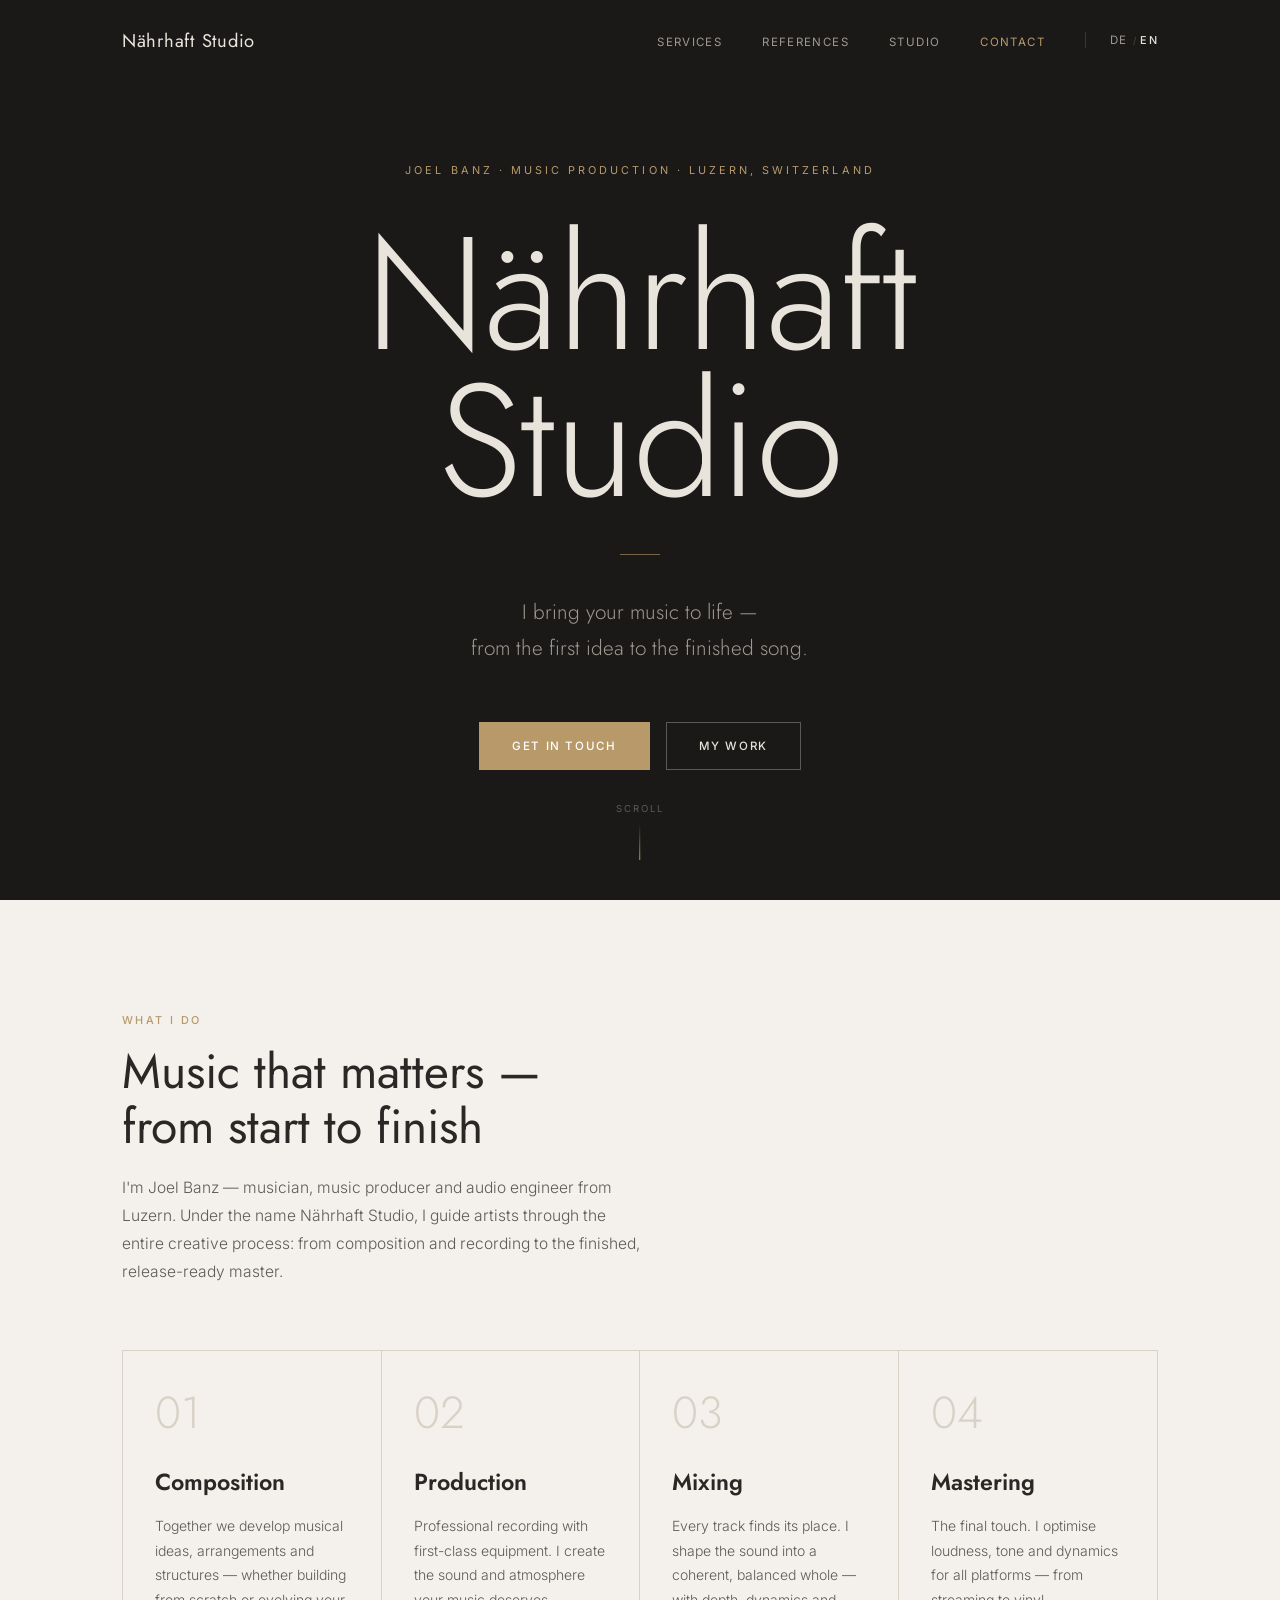
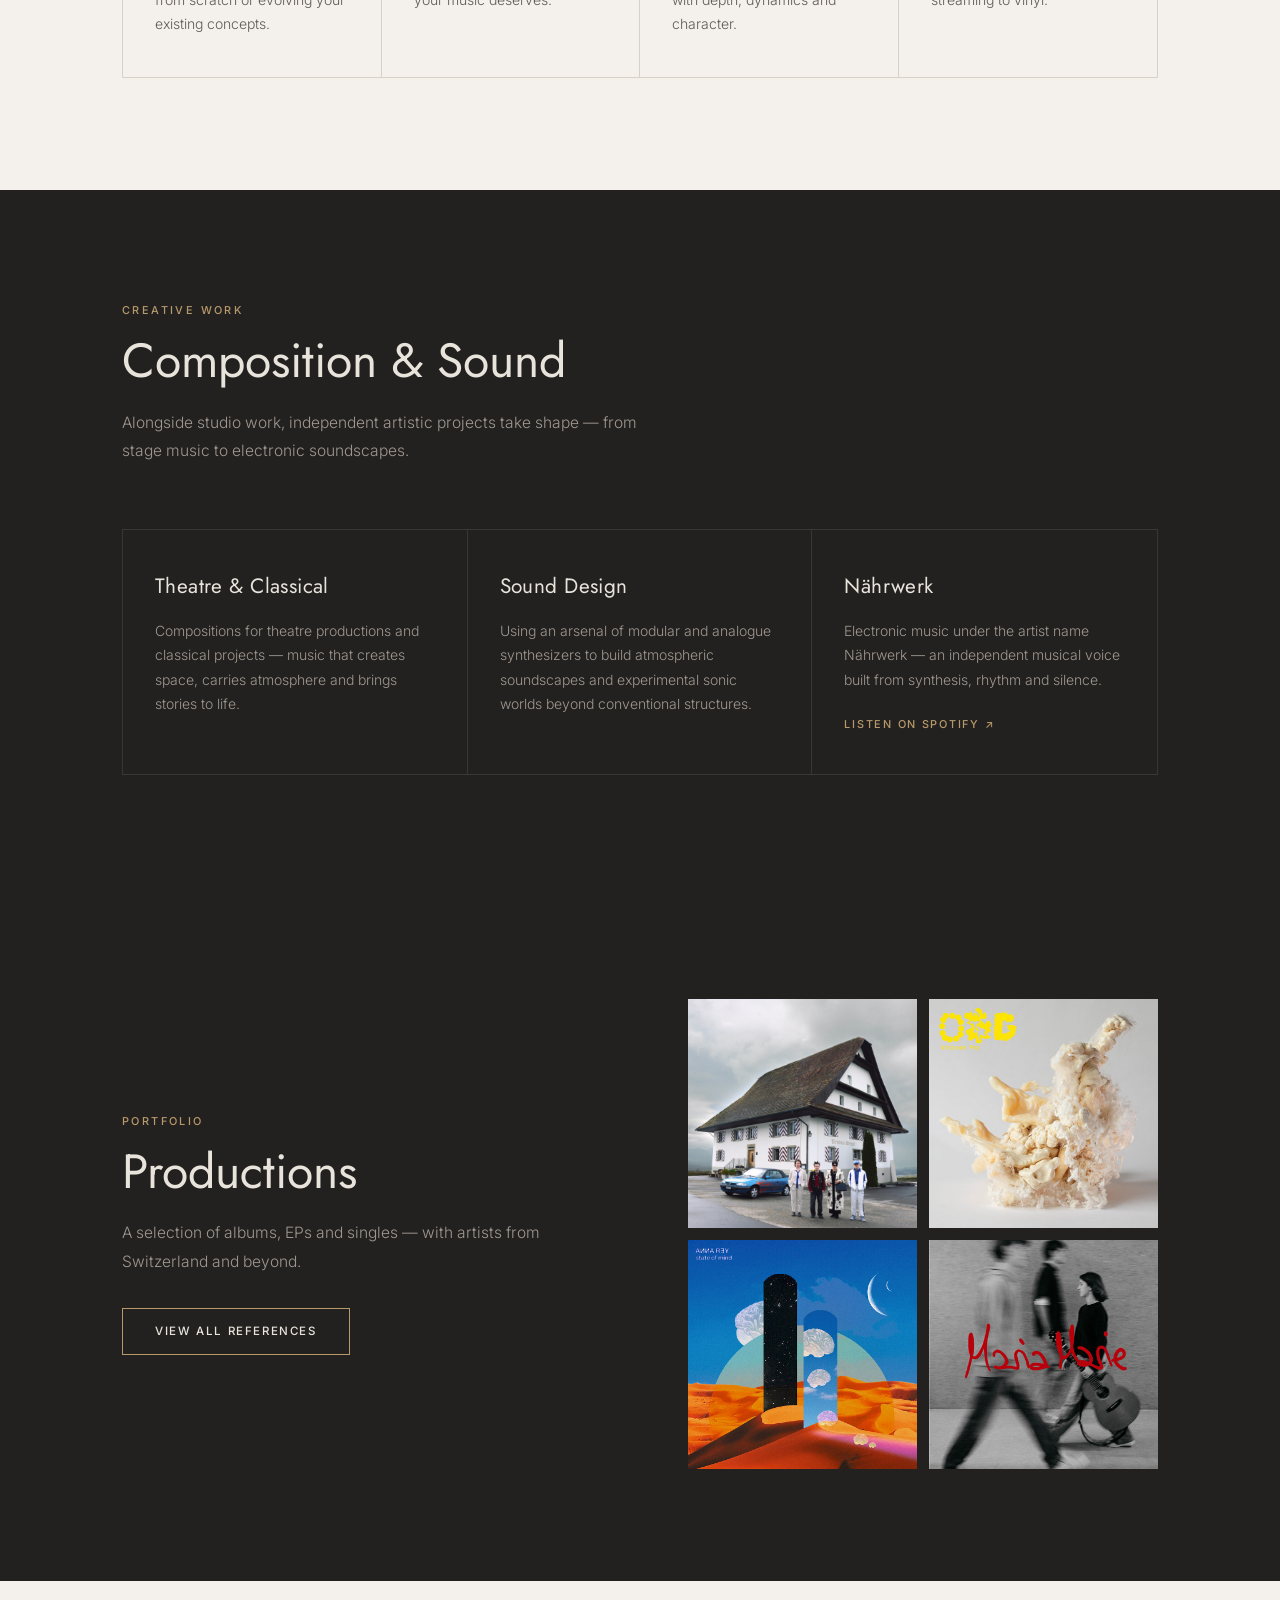
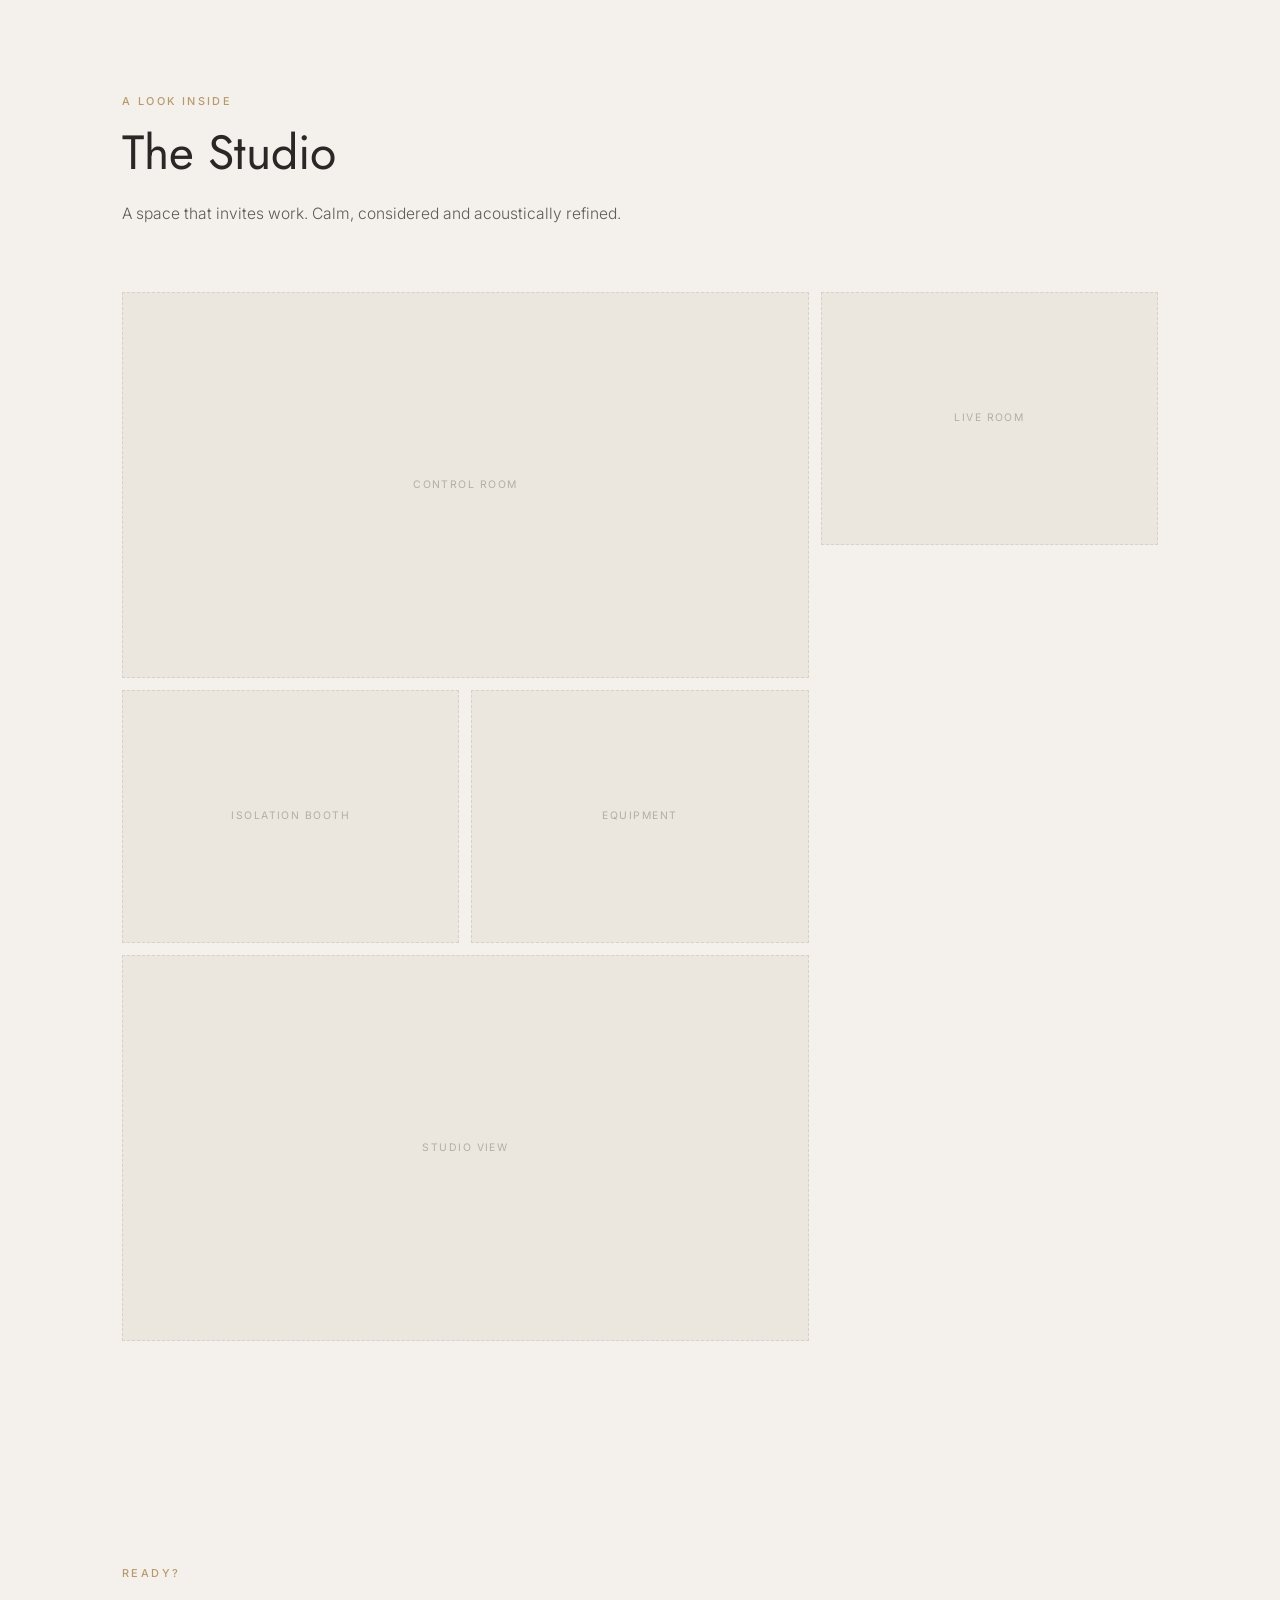
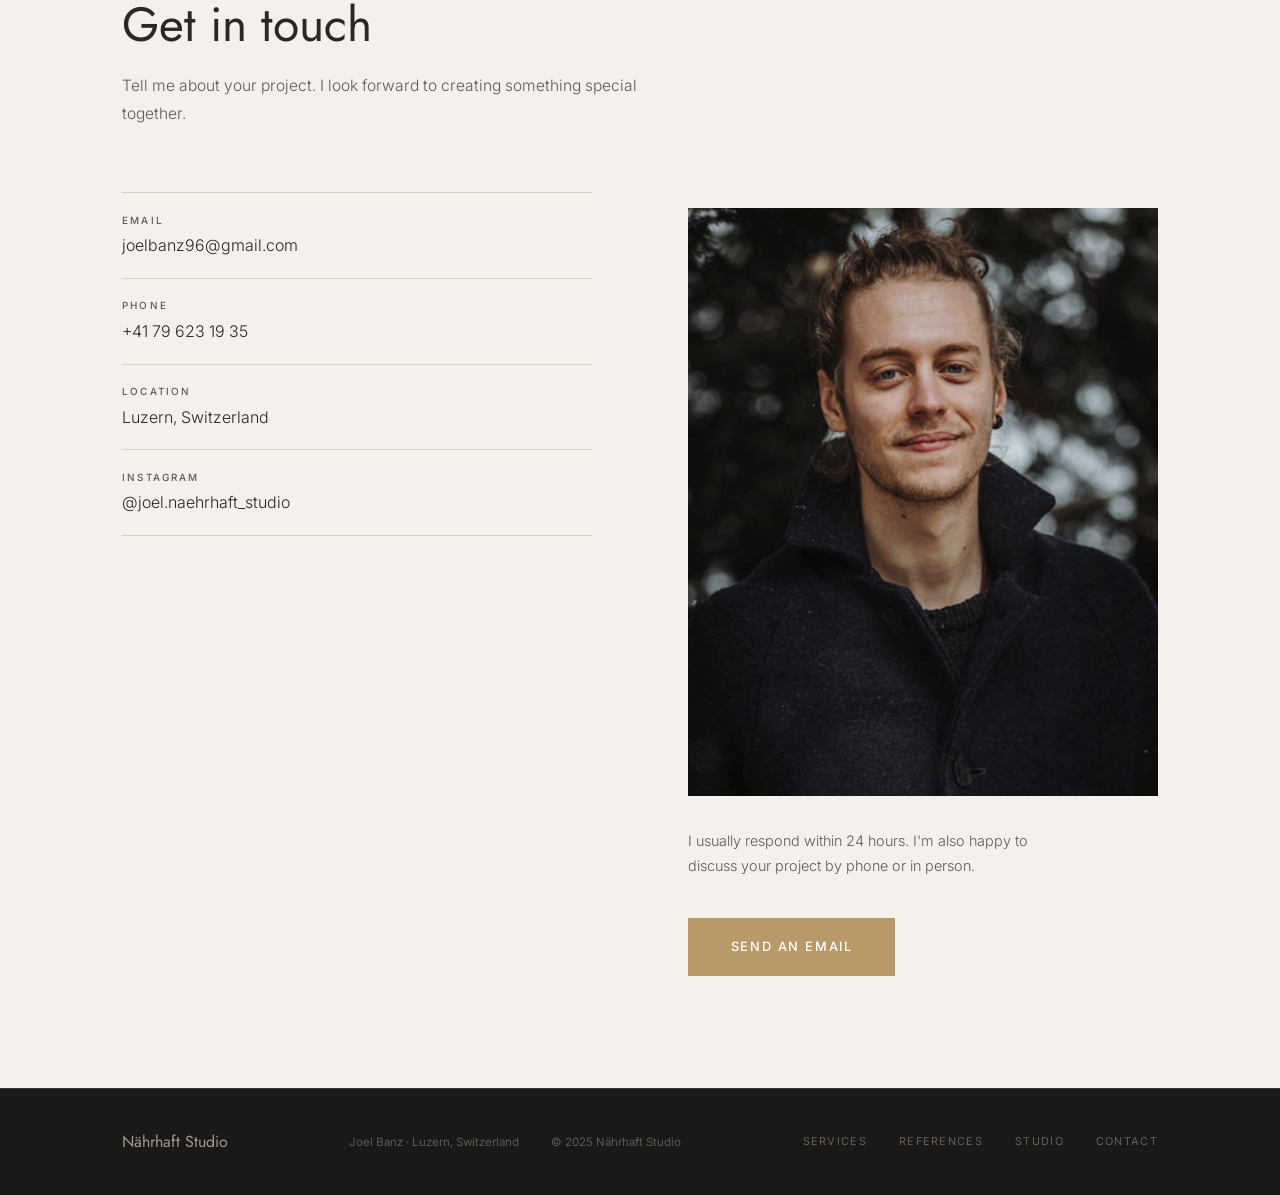
==== en/index.html @ 1186015e "Initial commit – Nährhaft Studio website" ====
<!DOCTYPE html>
<html lang="en">
<head>
    <meta charset="UTF-8">
    <meta name="viewport" content="width=device-width, initial-scale=1.0">

    <title>Joel Banz | Nährhaft Studio – Music Production Luzern, Switzerland</title>
    <meta name="description" content="Joel Banz – musician, music producer and audio engineer from Luzern, Switzerland. Recording, mixing, mastering and composition under the name Nährhaft Studio.">
    <meta name="keywords" content="Joel Banz, Nährhaft Studio, music production Luzern, music producer Luzern, recording studio Luzern, recording studio Switzerland, mixing Luzern, mastering Switzerland">
    <link rel="canonical" href="https://naehrhaft-studio.ch/en/">

    <link rel="alternate" hreflang="de"        href="https://naehrhaft-studio.ch/de/">
    <link rel="alternate" hreflang="en"        href="https://naehrhaft-studio.ch/en/">
    <link rel="alternate" hreflang="x-default" href="https://naehrhaft-studio.ch/de/">

    <meta property="og:title"       content="Joel Banz | Nährhaft Studio – Music Production Luzern">
    <meta property="og:description" content="Joel Banz – music producer from Luzern, Switzerland. Recording, mixing, mastering, composition.">
    <meta property="og:type"        content="website">
    <meta property="og:url"         content="https://naehrhaft-studio.ch/en/">
    <meta property="og:locale"      content="en_GB">

    <script type="application/ld+json">
    {
        "@context": "https://schema.org",
        "@type": "Person",
        "name": "Joel Banz",
        "jobTitle": "Music Producer",
        "description": "Joel Banz is a musician, music producer and audio engineer from Luzern, Switzerland. Under the name Nährhaft Studio he offers recording, mixing, mastering and composition.",
        "url": "https://naehrhaft-studio.ch/en/",
        "email": "joelbanz96@gmail.com",
        "address": { "@type": "PostalAddress", "addressLocality": "Luzern", "addressRegion": "LU", "addressCountry": "CH" },
        "brand": { "@type": "Brand", "name": "Nährhaft Studio" },
        "knowsAbout": ["Recording","Mixing","Mastering","Music Production","Composition","Recording Studio Luzern"]
    }
    </script>

    <link rel="preconnect" href="https://fonts.googleapis.com">
    <link rel="preconnect" href="https://fonts.gstatic.com" crossorigin>
    <link href="https://fonts.googleapis.com/css2?family=Jost:wght@200;300;400;500;600&family=Inter:wght@300;400;500&display=swap" rel="stylesheet">
    <link rel="stylesheet" href="../css/style.css">
</head>
<body>

<nav class="nav" id="nav" role="navigation" aria-label="Main navigation">
    <div class="nav__inner">
        <a href="index.html" class="nav__logo">Nährhaft Studio</a>
        <button class="nav__toggle" id="navToggle" aria-expanded="false" aria-controls="navLinks" aria-label="Open menu">
            <span></span><span></span><span></span>
        </button>
        <ul class="nav__links" id="navLinks">
            <li><a href="#services">Services</a></li>
            <li><a href="references.html">References</a></li>
            <li><a href="#studio">Studio</a></li>
            <li><a href="#contact" class="nav__cta">Contact</a></li>
            <li class="lang-item">
                <a href="../de/index.html" class="lang-btn">DE</a>
                <span class="lang-sep">/</span>
                <span class="lang-btn lang-btn--current">EN</span>
            </li>
        </ul>
    </div>
</nav>

<section class="hero" id="home" aria-labelledby="hero-title">
    <div class="hero__content">
        <p class="hero__eyebrow">Joel Banz &middot; Music Production &middot; Luzern, Switzerland</p>
        <h1 class="hero__title" id="hero-title">Nährhaft<br>Studio</h1>
        <div class="hero__divider"></div>
        <p class="hero__tagline">I bring your music to life —<br>from the first idea to the finished song.</p>
        <div class="hero__actions">
            <a href="#contact" class="btn btn--primary">Get in touch</a>
            <a href="references.html" class="btn btn--ghost">My Work</a>
        </div>
    </div>
    <div class="hero__scroll" aria-hidden="true">
        <span class="hero__scroll-label">Scroll</span>
        <span class="hero__scroll-line"></span>
    </div>
</section>

<section class="services" id="services" aria-labelledby="services-title">
    <div class="container">
        <div class="section-header">
            <span class="section-label">What I do</span>
            <h2 class="section-title" id="services-title">Music that matters —<br>from start to finish</h2>
            <p class="section-text">
                I'm Joel Banz — musician, music producer and audio engineer from Luzern.
                Under the name Nährhaft Studio, I guide artists through the entire creative process:
                from composition and recording to the finished, release-ready master.
            </p>
        </div>
        <div class="services__grid">
            <div class="service-card">
                <div class="service-card__num">01</div>
                <h3 class="service-card__title">Composition</h3>
                <p class="service-card__text">Together we develop musical ideas, arrangements and structures — whether building from scratch or evolving your existing concepts.</p>
            </div>
            <div class="service-card">
                <div class="service-card__num">02</div>
                <h3 class="service-card__title">Production</h3>
                <p class="service-card__text">Professional recording with first-class equipment. I create the sound and atmosphere your music deserves.</p>
            </div>
            <div class="service-card">
                <div class="service-card__num">03</div>
                <h3 class="service-card__title">Mixing</h3>
                <p class="service-card__text">Every track finds its place. I shape the sound into a coherent, balanced whole — with depth, dynamics and character.</p>
            </div>
            <div class="service-card">
                <div class="service-card__num">04</div>
                <h3 class="service-card__title">Mastering</h3>
                <p class="service-card__text">The final touch. I optimise loudness, tone and dynamics for all platforms — from streaming to vinyl.</p>
            </div>
        </div>
    </div>
</section>

<section class="creative" id="creative" aria-labelledby="creative-title">
    <div class="container">
        <div class="section-header">
            <span class="section-label section-label--light">Creative Work</span>
            <h2 class="section-title section-title--light" id="creative-title">Composition &amp; Sound</h2>
            <p class="section-text section-text--light">Alongside studio work, independent artistic projects take shape — from stage music to electronic soundscapes.</p>
        </div>
        <div class="creative__grid">
            <div class="creative-card">
                <h3 class="creative-card__title">Theatre &amp; Classical</h3>
                <p class="creative-card__text">Compositions for theatre productions and classical projects — music that creates space, carries atmosphere and brings stories to life.</p>
            </div>
            <div class="creative-card">
                <h3 class="creative-card__title">Sound Design</h3>
                <p class="creative-card__text">Using an arsenal of modular and analogue synthesizers to build atmospheric soundscapes and experimental sonic worlds beyond conventional structures.</p>
            </div>
            <div class="creative-card creative-card--linked">
                <a href="https://open.spotify.com/artist/6WXcBFp0NF1ZWbCujQ64UZ" target="_blank" rel="noopener noreferrer" class="creative-card__link-wrap">
                    <h3 class="creative-card__title">Nährwerk</h3>
                    <p class="creative-card__text">Electronic music under the artist name Nährwerk — an independent musical voice built from synthesis, rhythm and silence.</p>
                    <span class="creative-card__listen">Listen on Spotify ↗</span>
                </a>
            </div>
        </div>
    </div>
</section>

<section class="refs-preview" id="references" aria-labelledby="refs-preview-title">
    <div class="container">
        <div class="refs-preview__inner">
            <div class="refs-preview__text">
                <span class="section-label">Portfolio</span>
                <h2 class="section-title section-title--light" id="refs-preview-title">Productions</h2>
                <p class="section-text section-text--light">A selection of albums, EPs and singles — with artists from Switzerland and beyond.</p>
                <a href="references.html" class="btn--outline-light">View all references</a>
            </div>
            <div class="refs-preview__albums">
                <a href="references.html" class="album-thumb"><img src="../images/albums/Club_Arielle_Ambulante_Burnoutkur.jpeg" alt="Club Arielle – Ambulante Burnoutkur" width="300" height="300" loading="lazy"></a>
                <a href="references.html" class="album-thumb"><img src="../images/albums/Oog_Viscose_Pop.jpg" alt="Oog – Viscose Pop" width="300" height="300" loading="lazy"></a>
                <a href="references.html" class="album-thumb"><img src="../images/albums/Anna_Rey_State_of_Mind.jpg" alt="Anna Rey – State of Mind" width="300" height="300" loading="lazy"></a>
                <a href="references.html" class="album-thumb"><img src="../images/albums/Janalynn_Maria_Marie.jpeg" alt="Janalynn – Maria Marie" width="300" height="300" loading="lazy"></a>
            </div>
        </div>
    </div>
</section>

<section class="studio-gallery" id="studio" aria-labelledby="studio-title">
    <div class="container">
        <div class="section-header">
            <span class="section-label">A Look Inside</span>
            <h2 class="section-title" id="studio-title">The Studio</h2>
            <p class="section-text">A space that invites work. Calm, considered and acoustically refined.</p>
        </div>
        <div class="gallery__grid">
            <div class="gallery__item gallery__item--wide"><div class="gallery__placeholder"><span>Control Room</span></div></div>
            <div class="gallery__item"><div class="gallery__placeholder"><span>Live Room</span></div></div>
            <div class="gallery__item"><div class="gallery__placeholder"><span>Isolation Booth</span></div></div>
            <div class="gallery__item"><div class="gallery__placeholder"><span>Equipment</span></div></div>
            <div class="gallery__item gallery__item--wide"><div class="gallery__placeholder"><span>Studio View</span></div></div>
        </div>
    </div>
</section>

<section class="contact" id="contact" aria-labelledby="contact-title">
    <div class="container">
        <div class="section-header">
            <span class="section-label">Ready?</span>
            <h2 class="section-title" id="contact-title">Get in touch</h2>
            <p class="section-text">Tell me about your project. I look forward to creating something special together.</p>
        </div>
        <div class="contact__grid">
            <div class="contact__details">
                <div class="contact__item">
                    <span class="contact__label">Email</span>
                    <a href="mailto:joelbanz96@gmail.com" class="contact__value">joelbanz96@gmail.com</a>
                </div>
                <div class="contact__item">
                    <span class="contact__label">Phone</span>
                    <a href="tel:+41796231935" class="contact__value">+41 79 623 19 35</a>
                </div>
                <div class="contact__item">
                    <span class="contact__label">Location</span>
                    <span class="contact__value">Luzern, Switzerland</span>
                </div>
                <div class="contact__item">
                    <span class="contact__label">Instagram</span>
                    <a href="https://instagram.com/joel.naehrhaft_studio" class="contact__value" target="_blank" rel="noopener noreferrer">@joel.naehrhaft_studio</a>
                </div>
            </div>
            <div class="contact__side">
                <div class="contact__photo">
                    <img src="../images/profile/Joel.jpeg" alt="Joel Banz" width="600" height="750" loading="lazy">
                </div>
                <p class="contact__side-text">I usually respond within 24 hours. I'm also happy to discuss your project by phone or in person.</p>
                <a href="mailto:joelbanz96@gmail.com" class="btn btn--primary btn--large">Send an email</a>
            </div>
        </div>
    </div>
</section>

<footer class="footer" role="contentinfo">
    <div class="container">
        <div class="footer__inner">
            <div class="footer__logo">Nährhaft Studio</div>
            <div class="footer__info">
                <span>Joel Banz &middot; Luzern, Switzerland</span>
                <span>&copy; 2025 Nährhaft Studio</span>
            </div>
            <nav class="footer__nav" aria-label="Footer navigation">
                <a href="#services">Services</a>
                <a href="references.html">References</a>
                <a href="#studio">Studio</a>
                <a href="#contact">Contact</a>
            </nav>
        </div>
    </div>
</footer>

<script src="../js/main.js"></script>
</body>
</html>
---- css/style.css ----
/* =============================================
   Nährhaft Studio — Stylesheet
   ============================================= */

/* ---- Reset & Base ---- */
*, *::before, *::after { box-sizing: border-box; margin: 0; padding: 0; }

:root {
    --bg-light:       #f4f0eb;
    --bg-warm:        #ece7de;
    --bg-dark:        #1a1918;
    --bg-mid:         #232120;
    --bg-card:        #2c2a27;
    --accent:         #b89a6a;
    --accent-hover:   #a48558;
    --text-primary:   #2a2826;
    --text-secondary: #5e5a54;
    --text-light:     #e8e3db;
    --text-muted:     #a09890;
    --border-light:   #d8d2c6;
    --border-dark:    #3a3632;

    --font-serif: "Futura", "Futura PT", Jost, "Century Gothic", "Trebuchet MS", sans-serif;
    --font-sans:  'Inter', -apple-system, BlinkMacSystemFont, 'Segoe UI', sans-serif;

    --section-gap:    7rem;
    --container-w:    1100px;
    --pad:            2rem;
}

html { scroll-behavior: smooth; font-size: 16px; }

body {
    font-family: var(--font-sans);
    background: var(--bg-light);
    color: var(--text-primary);
    line-height: 1.6;
    -webkit-font-smoothing: antialiased;
}

img { max-width: 100%; display: block; }
a   { color: inherit; text-decoration: none; }

/* ---- Layout ---- */
.container {
    max-width: var(--container-w);
    margin: 0 auto;
    padding: 0 var(--pad);
}

/* ---- Typography helpers ---- */
.section-label {
    display: block;
    font-size: 0.68rem;
    font-weight: 500;
    letter-spacing: 0.22em;
    text-transform: uppercase;
    color: var(--accent);
    margin-bottom: 0.9rem;
}

.section-title {
    font-family: var(--font-serif);
    font-size: clamp(2rem, 4vw, 3rem);
    font-weight: 400;
    line-height: 1.15;
    color: var(--text-primary);
    margin-bottom: 1.25rem;
}
.section-title--light { color: var(--text-light); }

.section-text {
    font-size: 0.975rem;
    font-weight: 300;
    line-height: 1.8;
    color: var(--text-secondary);
    max-width: 52ch;
}
.section-text--light { color: var(--text-muted); }

.section-header        { margin-bottom: 4rem; }
.section-header--dark  { /* color variants handled via child class modifiers */ }

/* ---- Buttons ---- */
.btn {
    display: inline-block;
    padding: 0.85rem 2rem;
    font-family: var(--font-sans);
    font-size: 0.72rem;
    font-weight: 500;
    letter-spacing: 0.14em;
    text-transform: uppercase;
    border: 1px solid transparent;
    cursor: pointer;
    transition: background 0.2s, border-color 0.2s, color 0.2s;
}

.btn--primary {
    background: var(--accent);
    color: #fff;
    border-color: var(--accent);
}
.btn--primary:hover { background: var(--accent-hover); border-color: var(--accent-hover); }

.btn--ghost {
    background: transparent;
    color: var(--text-light);
    border-color: rgba(255,255,255,0.28);
}
.btn--ghost:hover { border-color: rgba(255,255,255,0.7); }

.btn--outline-light {
    display: inline-block;
    margin-top: 2rem;
    background: transparent;
    color: var(--text-light);
    border: 1px solid var(--accent);
    padding: 0.85rem 2rem;
    font-size: 0.72rem;
    font-weight: 500;
    letter-spacing: 0.14em;
    text-transform: uppercase;
    transition: background 0.2s, color 0.2s;
}
.btn--outline-light:hover { background: var(--accent); color: #fff; }

.btn--large { padding: 1.1rem 2.6rem; font-size: 0.8rem; }

/* ============================================================
   NAV
   ============================================================ */
.nav {
    position: fixed;
    top: 0; left: 0; right: 0;
    z-index: 100;
    padding: 1.6rem 0;
    transition: background 0.3s, padding 0.3s, box-shadow 0.3s;
}
.nav.scrolled {
    background: rgba(26, 25, 24, 0.97);
    padding: 1rem 0;
    box-shadow: 0 1px 0 var(--border-dark);
}

.nav__inner {
    max-width: var(--container-w);
    margin: 0 auto;
    padding: 0 var(--pad);
    display: flex;
    align-items: center;
    justify-content: space-between;
}

.nav__logo {
    font-family: var(--font-serif);
    font-size: 1.15rem;
    font-weight: 400;
    color: var(--text-light);
    letter-spacing: 0.04em;
    flex-shrink: 0;
}

.nav__links {
    list-style: none;
    display: flex;
    gap: 2.5rem;
    align-items: center;
}
.nav__links a {
    font-size: 0.72rem;
    font-weight: 400;
    letter-spacing: 0.12em;
    text-transform: uppercase;
    color: var(--text-muted);
    transition: color 0.2s;
}
.nav__links a:hover { color: var(--text-light); }
.nav__links .nav__cta { color: var(--accent) !important; }

.nav__toggle {
    display: none;
    flex-direction: column;
    gap: 5px;
    background: none;
    border: none;
    cursor: pointer;
    padding: 4px;
    z-index: 101;
}
.nav__toggle span {
    display: block;
    width: 22px;
    height: 1px;
    background: var(--text-light);
    transition: all 0.3s;
}

/* ---- Language toggle ---- */
.lang-item {
    display: flex;
    align-items: center;
    gap: 0.3rem;
    padding-left: 1.5rem;
    border-left: 1px solid var(--border-dark);
}

.lang-btn {
    background: none;
    border: none;
    font-family: var(--font-sans);
    font-size: 0.68rem;
    font-weight: 500;
    letter-spacing: 0.12em;
    color: var(--text-muted);
    cursor: pointer;
    padding: 0.15rem 0;
    transition: color 0.2s;
    line-height: 1;
}
.lang-btn:hover       { color: var(--text-light); }
.lang-btn.active,
.lang-btn--current    { color: var(--text-light); cursor: default; pointer-events: none; }

.lang-sep {
    font-size: 0.6rem;
    color: var(--text-muted);
    opacity: 0.35;
    user-select: none;
}

/* ============================================================
   HERO
   ============================================================ */
.hero {
    min-height: 100vh;
    background: var(--bg-dark);
    display: flex;
    flex-direction: column;
    justify-content: center;
    align-items: center;
    text-align: center;
    position: relative;
    padding: 9rem var(--pad) 7rem;
}

.hero__eyebrow {
    font-size: 0.68rem;
    letter-spacing: 0.28em;
    text-transform: uppercase;
    color: var(--accent);
    margin-bottom: 2.5rem;
    font-weight: 400;
}

.hero__title {
    font-family: var(--font-serif);
    font-size: clamp(4.5rem, 13vw, 10rem);
    font-weight: 300;
    line-height: 0.92;
    color: var(--text-light);
    letter-spacing: -0.01em;
    margin-bottom: 2.5rem;
}

.hero__divider {
    width: 40px;
    height: 1px;
    background: var(--accent);
    margin: 0 auto 2.5rem;
    opacity: 0.6;
}

.hero__tagline {
    font-family: var(--font-serif);
    font-size: clamp(1rem, 2vw, 1.3rem);
    font-weight: 300;
    color: var(--text-muted);
    margin-bottom: 3.5rem;
    line-height: 1.7;
}

.hero__actions {
    display: flex;
    gap: 1rem;
    flex-wrap: wrap;
    justify-content: center;
}

.hero__scroll {
    position: absolute;
    bottom: 2.5rem;
    left: 50%;
    transform: translateX(-50%);
    display: flex;
    flex-direction: column;
    align-items: center;
    gap: 0.5rem;
}

.hero__scroll-label {
    font-size: 0.6rem;
    letter-spacing: 0.2em;
    text-transform: uppercase;
    color: var(--text-muted);
    opacity: 0.5;
}

.hero__scroll-line {
    display: block;
    width: 1px;
    height: 36px;
    background: linear-gradient(to bottom, transparent, var(--accent));
    animation: scrollPulse 2.2s ease-in-out infinite;
}

@keyframes scrollPulse {
    0%, 100% { opacity: 0.25; }
    50%       { opacity: 0.9; }
}

/* ============================================================
   SERVICES
   ============================================================ */
.services {
    background: var(--bg-light);
    padding: var(--section-gap) 0;
}

.services__grid {
    display: grid;
    grid-template-columns: repeat(4, 1fr);
    border: 1px solid var(--border-light);
}

.service-card {
    padding: 2.5rem 2rem 2.5rem;
    border-right: 1px solid var(--border-light);
    transition: background 0.25s;
}
.service-card:last-child { border-right: none; }
.service-card:hover { background: var(--bg-warm); }

.service-card__num {
    font-family: var(--font-serif);
    font-size: 2.8rem;
    font-weight: 300;
    color: var(--border-light);
    line-height: 1;
    margin-bottom: 1.75rem;
    user-select: none;
}

.service-card__title {
    font-family: var(--font-serif);
    font-size: 1.45rem;
    font-weight: 600;
    color: var(--text-primary);
    margin-bottom: 0.8rem;
}

.service-card__text {
    font-size: 0.875rem;
    font-weight: 300;
    color: var(--text-secondary);
    line-height: 1.75;
}

/* ============================================================
   CREATIVE WORK
   ============================================================ */
.creative {
    background: var(--bg-mid);
    padding: var(--section-gap) 0;
}

.creative__grid {
    display: grid;
    grid-template-columns: repeat(3, 1fr);
    gap: 0;
    border: 1px solid var(--border-dark);
}

.creative-card {
    padding: 2.5rem 2rem;
    border-right: 1px solid var(--border-dark);
}
.creative-card:last-child { border-right: none; }

.creative-card__title {
    font-family: var(--font-serif);
    font-size: 1.3rem;
    font-weight: 400;
    color: var(--text-light);
    margin-bottom: 1rem;
    letter-spacing: 0.02em;
}

.creative-card__text {
    font-size: 0.875rem;
    font-weight: 300;
    color: var(--text-muted);
    line-height: 1.75;
}

/* Nährwerk card — fully clickable */
.creative-card--linked {
    transition: background 0.25s;
}
.creative-card--linked:hover { background: var(--bg-card); }

.creative-card__link-wrap {
    display: flex;
    flex-direction: column;
    height: 100%;
    text-decoration: none;
}

.creative-card__listen {
    display: inline-block;
    margin-top: 1.5rem;
    font-size: 0.68rem;
    font-weight: 500;
    letter-spacing: 0.16em;
    text-transform: uppercase;
    color: var(--accent);
    transition: color 0.2s;
}
.creative-card--linked:hover .creative-card__listen { color: var(--text-light); }

/* ============================================================
   GEAR
   ============================================================ */
.gear {
    background: var(--bg-dark);
    padding: var(--section-gap) 0;
}

.gear__grid {
    display: grid;
    grid-template-columns: repeat(3, 1fr);
    gap: 3.5rem 4.5rem;
}

.gear-category__title {
    font-size: 0.65rem;
    font-weight: 500;
    letter-spacing: 0.22em;
    text-transform: uppercase;
    color: var(--accent);
    margin-bottom: 1rem;
    padding-bottom: 0.75rem;
    border-bottom: 1px solid var(--border-dark);
}

.gear-list { list-style: none; }

.gear-list li {
    font-size: 0.9rem;
    font-weight: 300;
    color: var(--text-muted);
    padding: 0.45rem 0;
    border-bottom: 1px solid rgba(255,255,255,0.04);
    transition: color 0.2s;
}
.gear-list li:hover { color: var(--text-light); }
.gear-list li:last-child { border-bottom: none; }

/* ============================================================
   STUDIO GALLERY
   ============================================================ */
.studio-gallery {
    background: var(--bg-light);
    padding: var(--section-gap) 0;
}

.gallery__note {
    font-size: 0.75rem;
    color: var(--text-secondary);
    margin-top: -3rem;
    margin-bottom: 3.5rem;
    opacity: 0.6;
    font-style: italic;
}

.gallery__grid {
    display: grid;
    grid-template-columns: repeat(3, 1fr);
    gap: 0.75rem;
}

.gallery__item {
    overflow: hidden;
    aspect-ratio: 4/3;
    background: var(--bg-warm);
    position: relative;
}

.gallery__item--wide { grid-column: span 2; aspect-ratio: 16/9; }
.gallery__item--tall { grid-row: span 2; aspect-ratio: unset; }

.gallery__item img {
    width: 100%;
    height: 100%;
    object-fit: cover;
    transition: transform 0.55s ease;
}
.gallery__item:hover img { transform: scale(1.04); }

.gallery__placeholder {
    width: 100%;
    height: 100%;
    background: var(--bg-warm);
    border: 1px dashed var(--border-light);
    display: flex;
    align-items: center;
    justify-content: center;
}
.gallery__placeholder span {
    font-size: 0.65rem;
    letter-spacing: 0.14em;
    text-transform: uppercase;
    color: var(--text-secondary);
    opacity: 0.4;
}

/* ============================================================
   REFERENCES PREVIEW
   ============================================================ */
.refs-preview {
    background: var(--bg-mid);
    padding: var(--section-gap) 0;
}

.refs-preview__inner {
    display: grid;
    grid-template-columns: 1fr 1fr;
    gap: 6rem;
    align-items: center;
}

.refs-preview__albums {
    display: grid;
    grid-template-columns: repeat(2, 1fr);
    gap: 0.75rem;
}

.album-thumb {
    aspect-ratio: 1;
    overflow: hidden;
    background: var(--bg-card);
}

.album-thumb img {
    width: 100%;
    height: 100%;
    object-fit: cover;
    transition: transform 0.4s ease;
}
.album-thumb:hover img { transform: scale(1.05); }

.album-thumb--placeholder {
    border: 1px dashed var(--border-dark);
}

/* ============================================================
   CONTACT
   ============================================================ */
.contact {
    background: var(--bg-light);
    padding: var(--section-gap) 0;
}

.contact__grid {
    display: grid;
    grid-template-columns: 1fr 1fr;
    gap: 6rem;
    align-items: start;
}

.contact__item {
    display: flex;
    flex-direction: column;
    gap: 0.3rem;
    padding: 1.2rem 0;
    border-bottom: 1px solid var(--border-light);
}
.contact__item:first-child { border-top: 1px solid var(--border-light); }

.contact__label {
    font-size: 0.62rem;
    font-weight: 500;
    letter-spacing: 0.22em;
    text-transform: uppercase;
    color: var(--text-secondary);
}

.contact__value {
    font-size: 1rem;
    font-weight: 300;
    color: var(--text-primary);
    transition: color 0.2s;
}
a.contact__value:hover { color: var(--accent); }

.contact__side { padding-top: 1rem; }

.contact__photo {
    width: 100%;
    aspect-ratio: 4 / 5;
    overflow: hidden;
    margin-bottom: 2rem;
}

.contact__photo img {
    width: 100%;
    height: 100%;
    object-fit: cover;
    object-position: center top;
}

.contact__side-text {
    font-size: 0.9rem;
    font-weight: 300;
    color: var(--text-secondary);
    line-height: 1.75;
    margin-bottom: 2.5rem;
    max-width: 38ch;
}

/* ============================================================
   FOOTER
   ============================================================ */
.footer {
    background: var(--bg-dark);
    padding: 2.5rem 0;
    border-top: 1px solid var(--border-dark);
}

.footer__inner {
    display: flex;
    align-items: center;
    justify-content: space-between;
    gap: 2rem;
    flex-wrap: wrap;
}

.footer__logo {
    font-family: var(--font-serif);
    font-size: 1rem;
    font-weight: 400;
    color: var(--text-muted);
}

.footer__info {
    display: flex;
    gap: 2rem;
    font-size: 0.72rem;
    color: var(--text-muted);
    opacity: 0.5;
}

.footer__nav {
    display: flex;
    gap: 2rem;
}
.footer__nav a {
    font-size: 0.68rem;
    letter-spacing: 0.12em;
    text-transform: uppercase;
    color: var(--text-muted);
    opacity: 0.55;
    transition: opacity 0.2s;
}
.footer__nav a:hover { opacity: 1; }

/* ============================================================
   REFERENCES PAGE
   ============================================================ */
.page-hero {
    background: var(--bg-light);
    padding: 9rem var(--pad) 4rem;
    border-bottom: 1px solid var(--border-light);
}

.refs-section {
    background: var(--bg-light);
    padding: 5rem 0 var(--section-gap);
}

.refs__grid {
    display: grid;
    grid-template-columns: repeat(3, 1fr);
    gap: 3rem 2rem;
}

.ref-card__img-wrap {
    display: block;
    position: relative;
    overflow: hidden;
    aspect-ratio: 1;
    background: var(--bg-warm);
    margin-bottom: 1rem;
}
.ref-card__img-wrap img {
    width: 100%;
    height: 100%;
    object-fit: cover;
    transition: transform 0.4s ease;
}
.ref-card__img-wrap:hover img { transform: scale(1.04); }

.ref-card__overlay {
    position: absolute;
    inset: 0;
    background: rgba(26,25,24,0.72);
    display: flex;
    align-items: center;
    justify-content: center;
    opacity: 0;
    transition: opacity 0.3s;
}
.ref-card__img-wrap:hover .ref-card__overlay { opacity: 1; }

.ref-card__listen {
    font-size: 0.7rem;
    font-weight: 500;
    letter-spacing: 0.16em;
    text-transform: uppercase;
    color: var(--text-light);
}

.ref-card__placeholder-img {
    width: 100%;
    height: 100%;
    background: var(--bg-warm);
    border: 1px dashed var(--border-light);
}

.ref-card__info { padding: 0 0.15rem; }

.ref-card__artist {
    font-size: 0.68rem;
    font-weight: 500;
    letter-spacing: 0.18em;
    text-transform: uppercase;
    color: var(--accent);
    margin-bottom: 0.25rem;
}

.ref-card__title {
    font-family: var(--font-serif);
    font-size: 1.2rem;
    font-weight: 400;
    color: var(--text-primary);
    margin-bottom: 0.3rem;
}

.ref-card__meta {
    font-size: 0.75rem;
    color: var(--text-secondary);
}

.ref-card__role {
    font-size: 0.75rem;
    color: var(--text-secondary);
    margin-top: 0.2rem;
}

.refs-cta {
    background: var(--bg-dark);
    padding: var(--section-gap) 0;
    text-align: center;
}
.refs-cta__inner { max-width: 580px; margin: 0 auto; }
.refs-cta__inner .section-text {
    margin: 0 auto;
    text-align: center;
}
.refs-cta__inner .btn { margin-top: 2.5rem; }

/* ============================================================
   RESPONSIVE
   ============================================================ */
@media (max-width: 900px) {
    :root { --section-gap: 5rem; --pad: 1.5rem; }

    .services__grid { grid-template-columns: repeat(2, 1fr); }
    .service-card:nth-child(2) { border-right: none; }
    .service-card:nth-child(1),
    .service-card:nth-child(2) { border-bottom: 1px solid var(--border-light); }

    .creative__grid { grid-template-columns: 1fr; }
    .creative-card { border-right: none; border-bottom: 1px solid var(--border-dark); }
    .creative-card:last-child { border-bottom: none; }

    .gear__grid { grid-template-columns: repeat(2, 1fr); gap: 2.5rem 3rem; }

    .gallery__grid { grid-template-columns: repeat(2, 1fr); }
    .gallery__item--wide { grid-column: span 2; }

    .refs-preview__inner  { grid-template-columns: 1fr; gap: 3rem; }
    .contact__grid        { grid-template-columns: 1fr; gap: 3rem; }

    .refs__grid { grid-template-columns: repeat(2, 1fr); }
}

@media (max-width: 640px) {
    .lang-item {
        border-left: none;
        padding-left: 0;
    }
    .lang-btn { font-size: 1rem; letter-spacing: 0.15em; }
    .nav__links {
        display: none;
        position: fixed;
        inset: 0;
        background: var(--bg-dark);
        flex-direction: column;
        justify-content: center;
        align-items: center;
        gap: 2.5rem;
    }
    .nav__links.open { display: flex; }
    .nav__links a { font-size: 1rem; letter-spacing: 0.15em; }
    .nav__toggle { display: flex; }

    .services__grid { grid-template-columns: 1fr; }
    .service-card { border-right: none; border-bottom: 1px solid var(--border-light); }
    .service-card:last-child { border-bottom: none; }
    .service-card:nth-child(1),
    .service-card:nth-child(2) { border-bottom: 1px solid var(--border-light); }

    .gear__grid { grid-template-columns: 1fr; gap: 2rem; }

    .gallery__grid { grid-template-columns: 1fr; }
    .gallery__item--wide { grid-column: span 1; aspect-ratio: 4/3; }

    .refs-preview__albums { grid-template-columns: repeat(2, 1fr); }

    .footer__inner { flex-direction: column; text-align: center; }
    .footer__info { flex-direction: column; gap: 0.4rem; align-items: center; }

    .refs__grid { grid-template-columns: 1fr; }
}
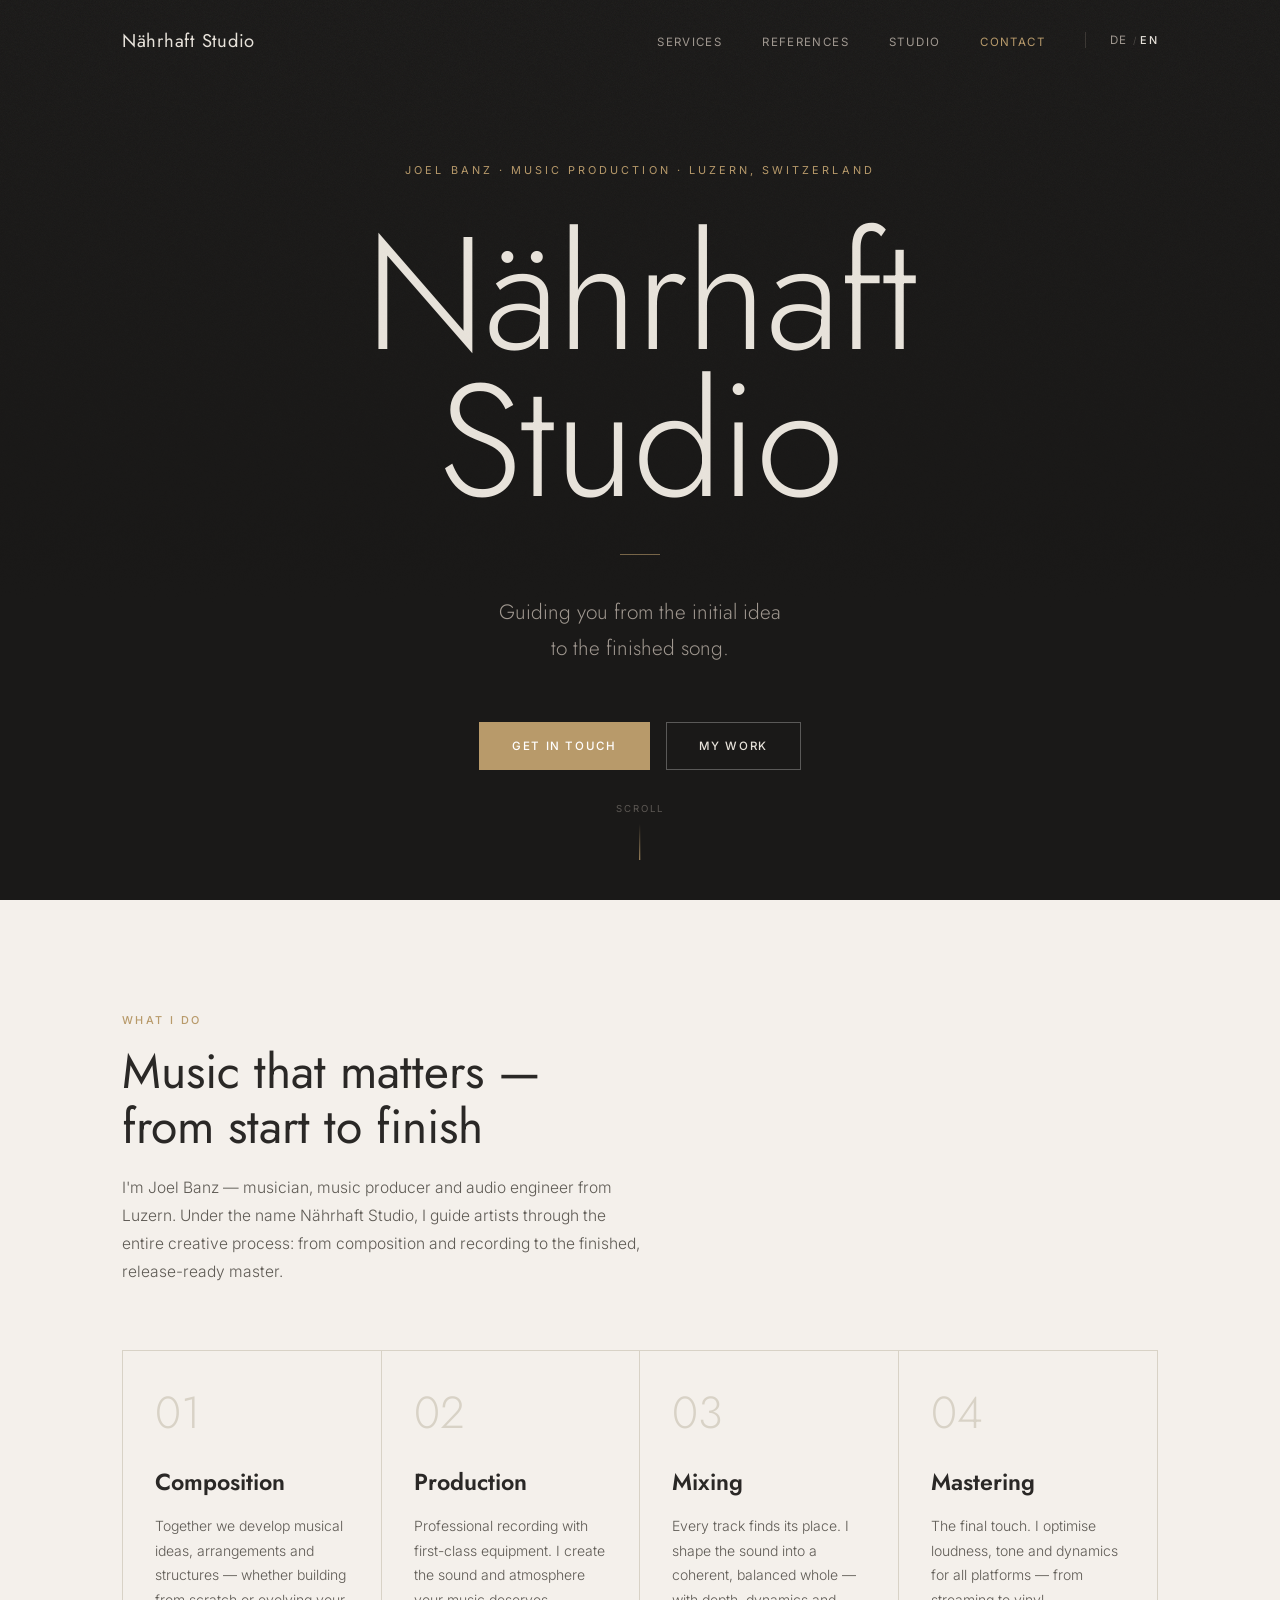
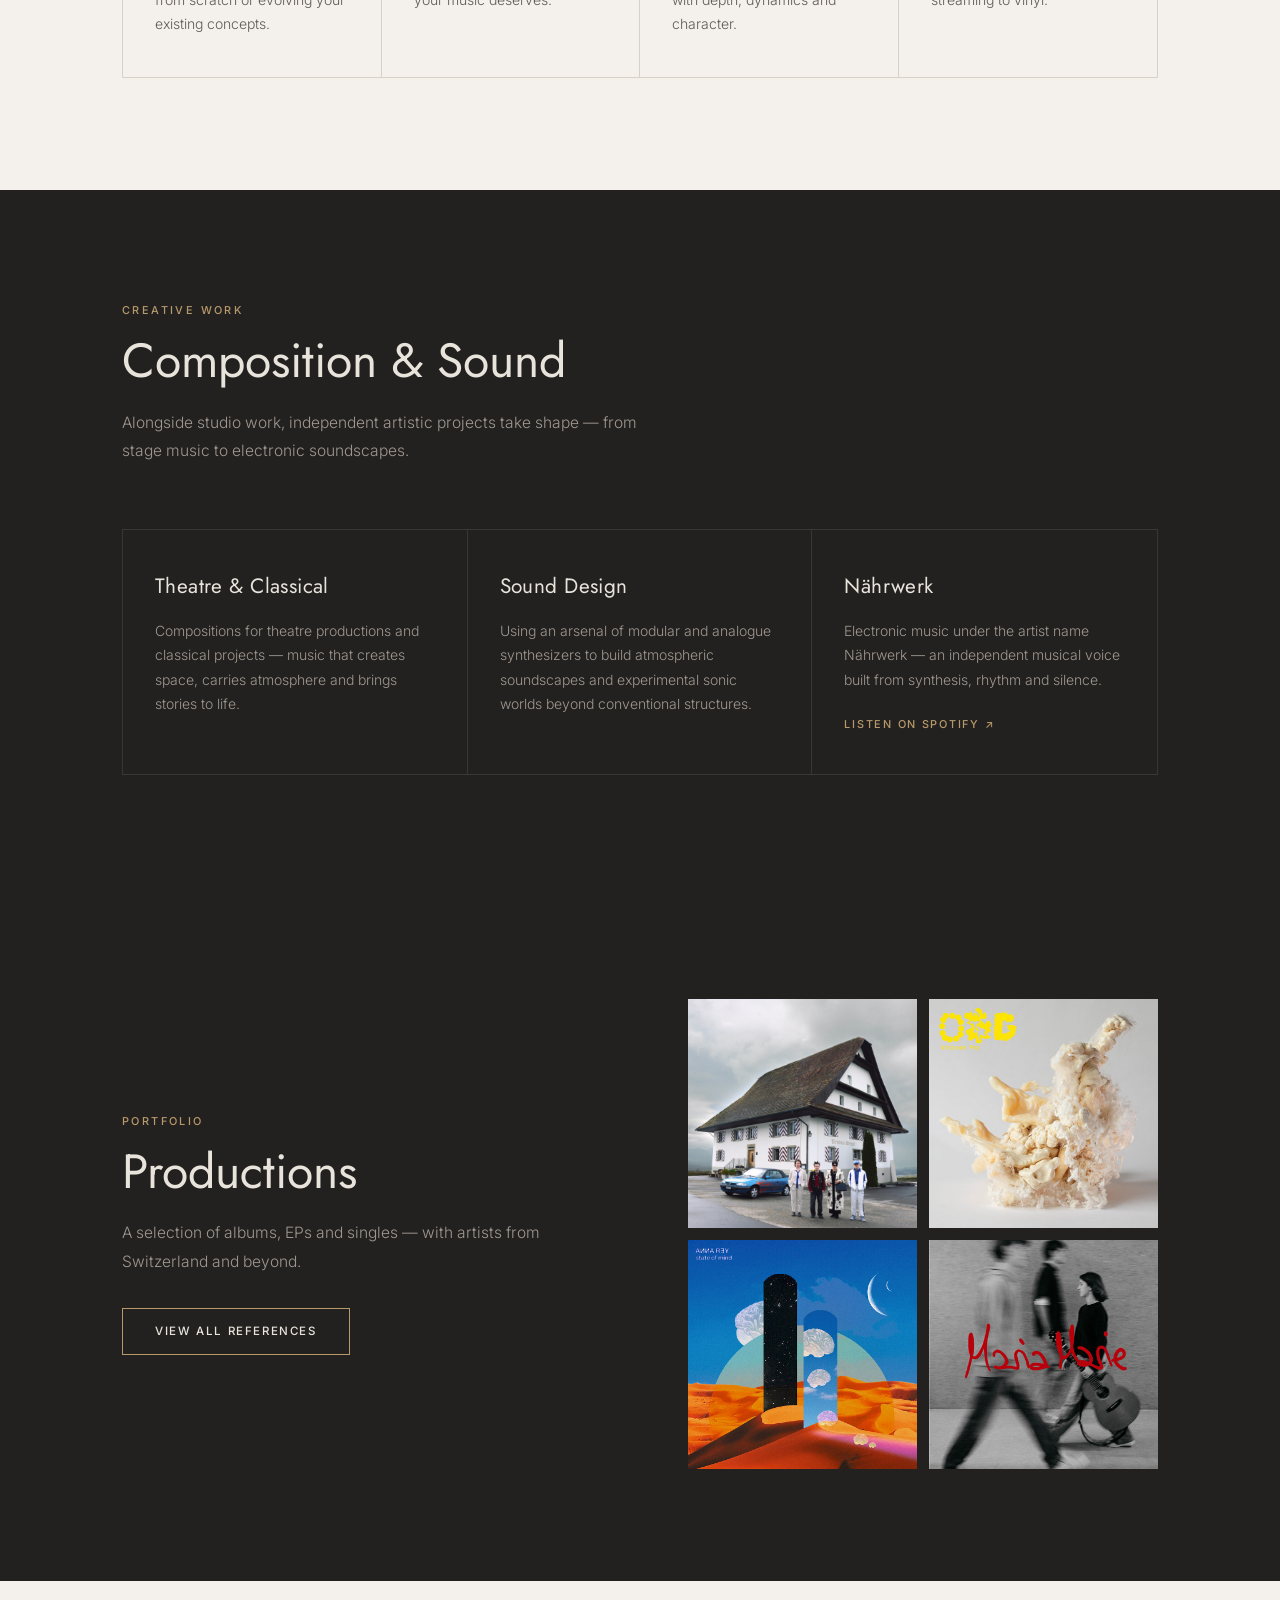
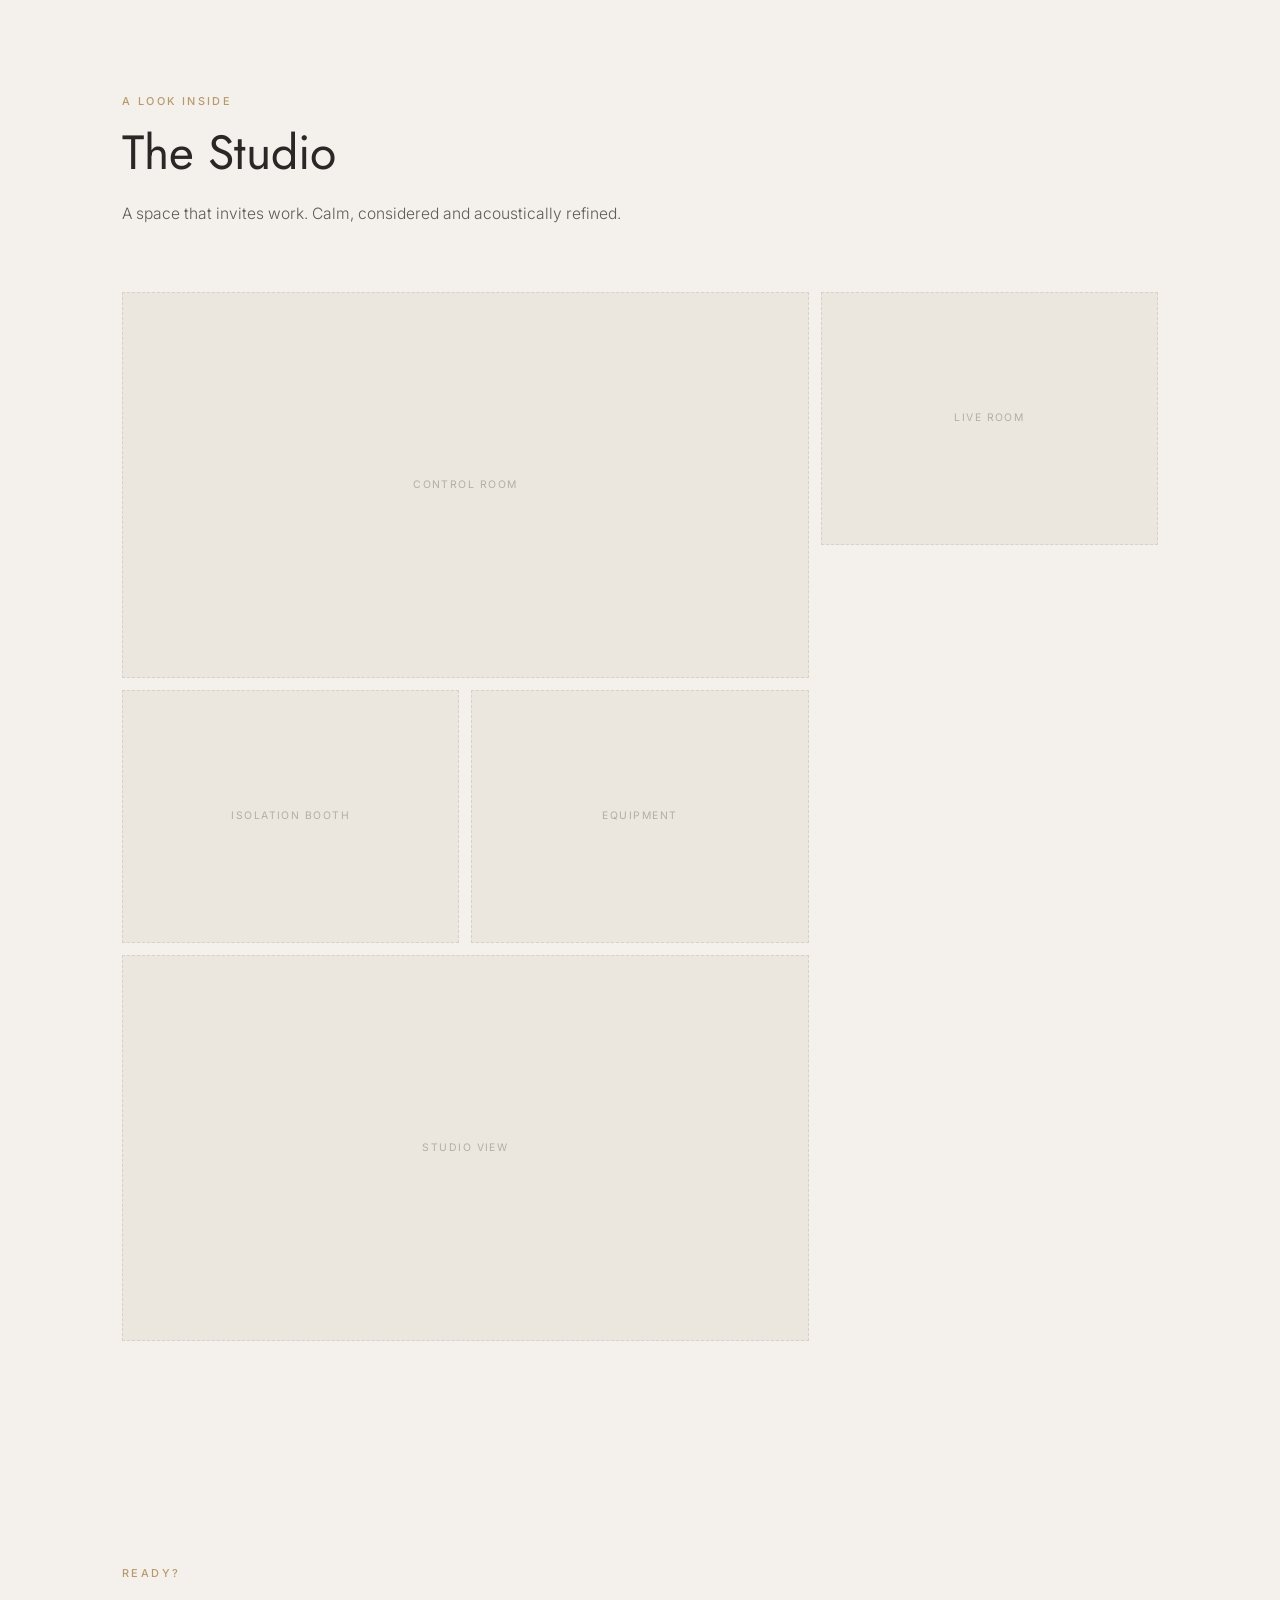
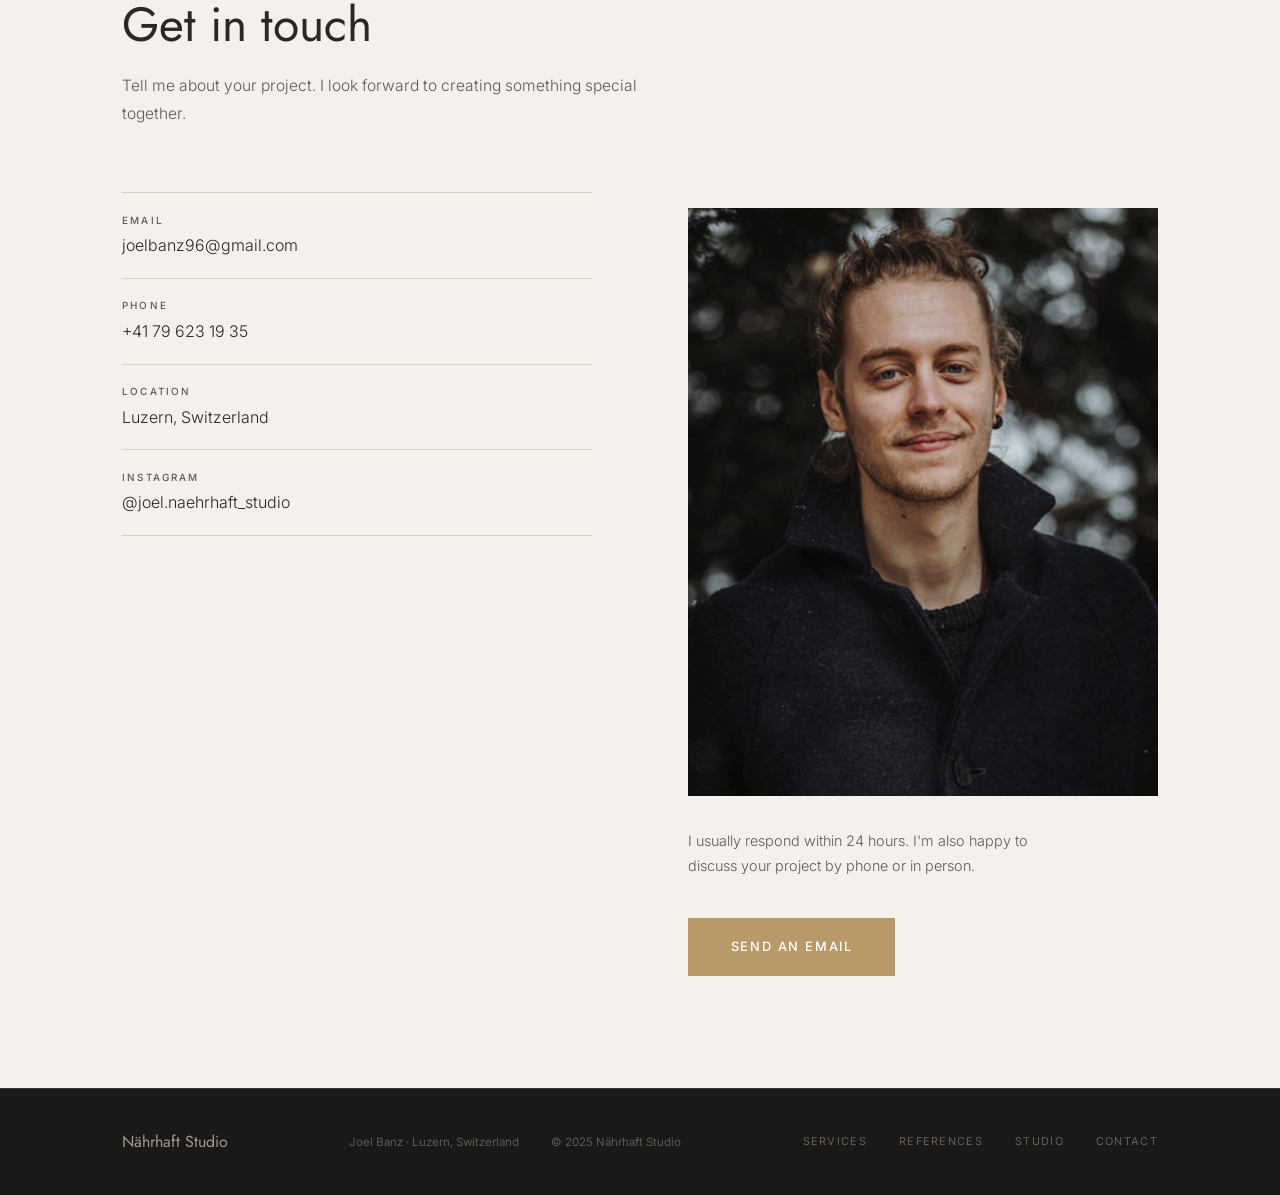
==== commit 8498491d: "Update hero tagline in EN and DE" ====
--- a/en/index.html
+++ b/en/index.html
@@ -66,7 +66,7 @@
         <p class="hero__eyebrow">Joel Banz &middot; Music Production &middot; Luzern, Switzerland</p>
         <h1 class="hero__title" id="hero-title">Nährhaft<br>Studio</h1>
         <div class="hero__divider"></div>
-        <p class="hero__tagline">I bring your music to life —<br>from the first idea to the finished song.</p>
+        <p class="hero__tagline">Guiding you from the initial idea<br>to the finished song.</p>
         <div class="hero__actions">
             <a href="#contact" class="btn btn--primary">Get in touch</a>
             <a href="references.html" class="btn btn--ghost">My Work</a>
--- a/css/style.css
+++ b/css/style.css
@@ -36,6 +36,20 @@
     color: var(--text-primary);
     line-height: 1.6;
     -webkit-font-smoothing: antialiased;
+}
+
+/* ---- Grain overlay ---- */
+body::after {
+    content: '';
+    position: fixed;
+    inset: 0;
+    pointer-events: none;
+    z-index: 9998;
+    background-image: url("data:image/svg+xml,%3Csvg xmlns='http://www.w3.org/2000/svg' width='300' height='300'%3E%3Cfilter id='n'%3E%3CfeTurbulence type='fractalNoise' baseFrequency='0.85' numOctaves='4' stitchTiles='stitch'/%3E%3C/filter%3E%3Crect width='300' height='300' filter='url(%23n)'/%3E%3C/svg%3E");
+    background-size: 180px 180px;
+    opacity: 0.045;
+    -webkit-mask-image: linear-gradient(to bottom, black 0%, transparent 75%);
+    mask-image: linear-gradient(to bottom, black 0%, transparent 75%);
 }
 
 img { max-width: 100%; display: block; }
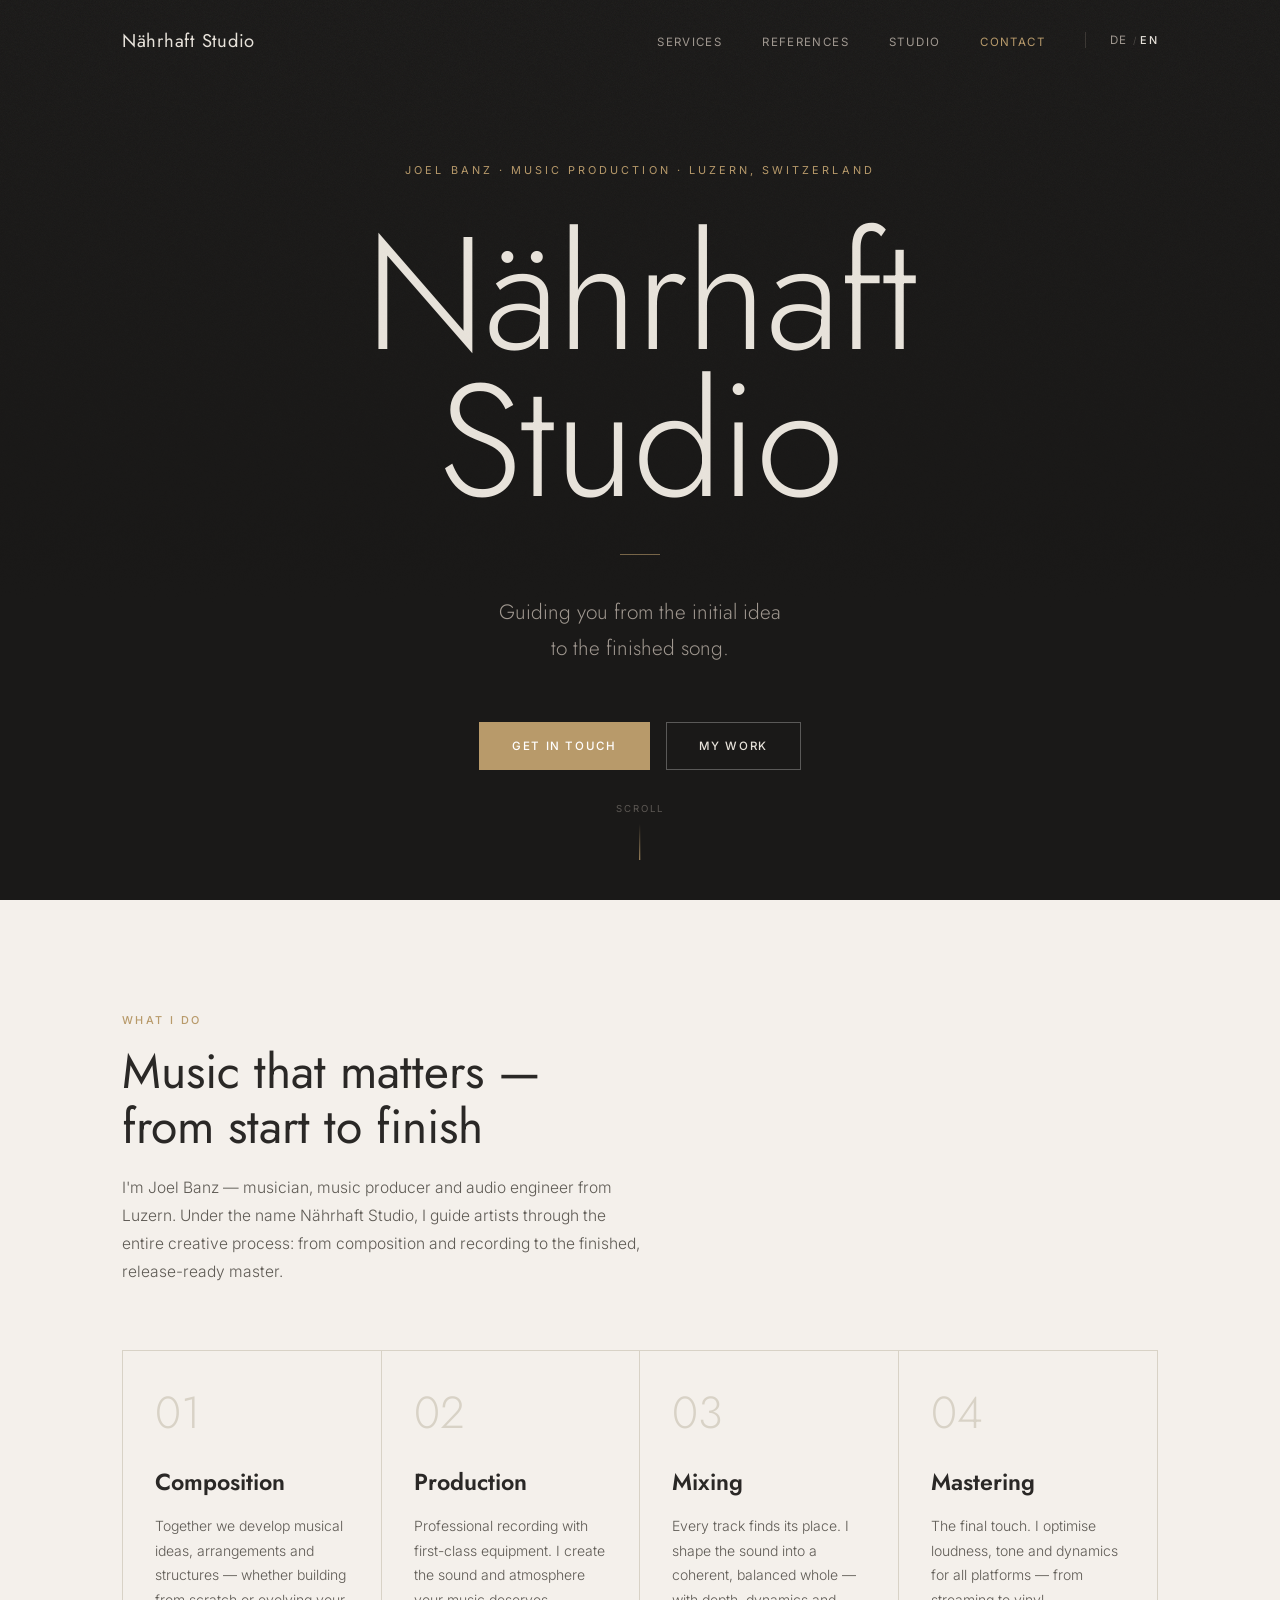
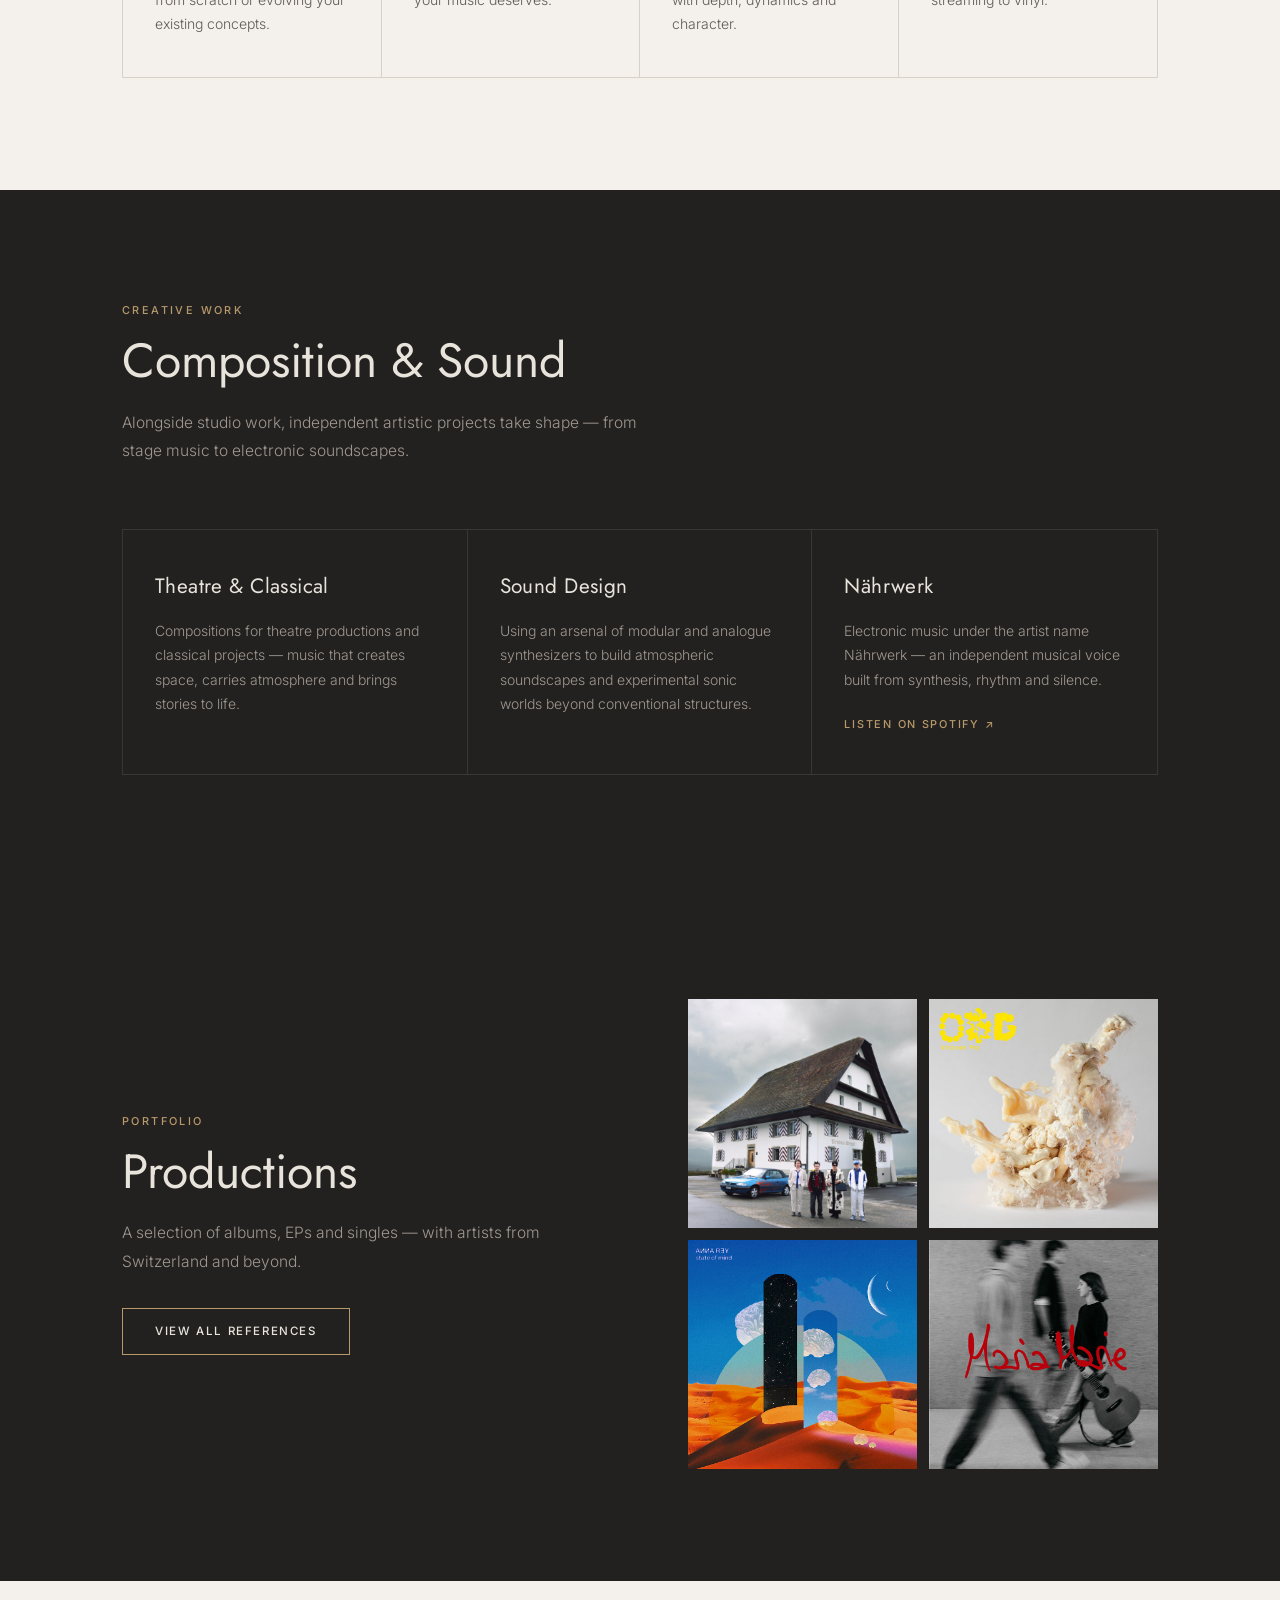
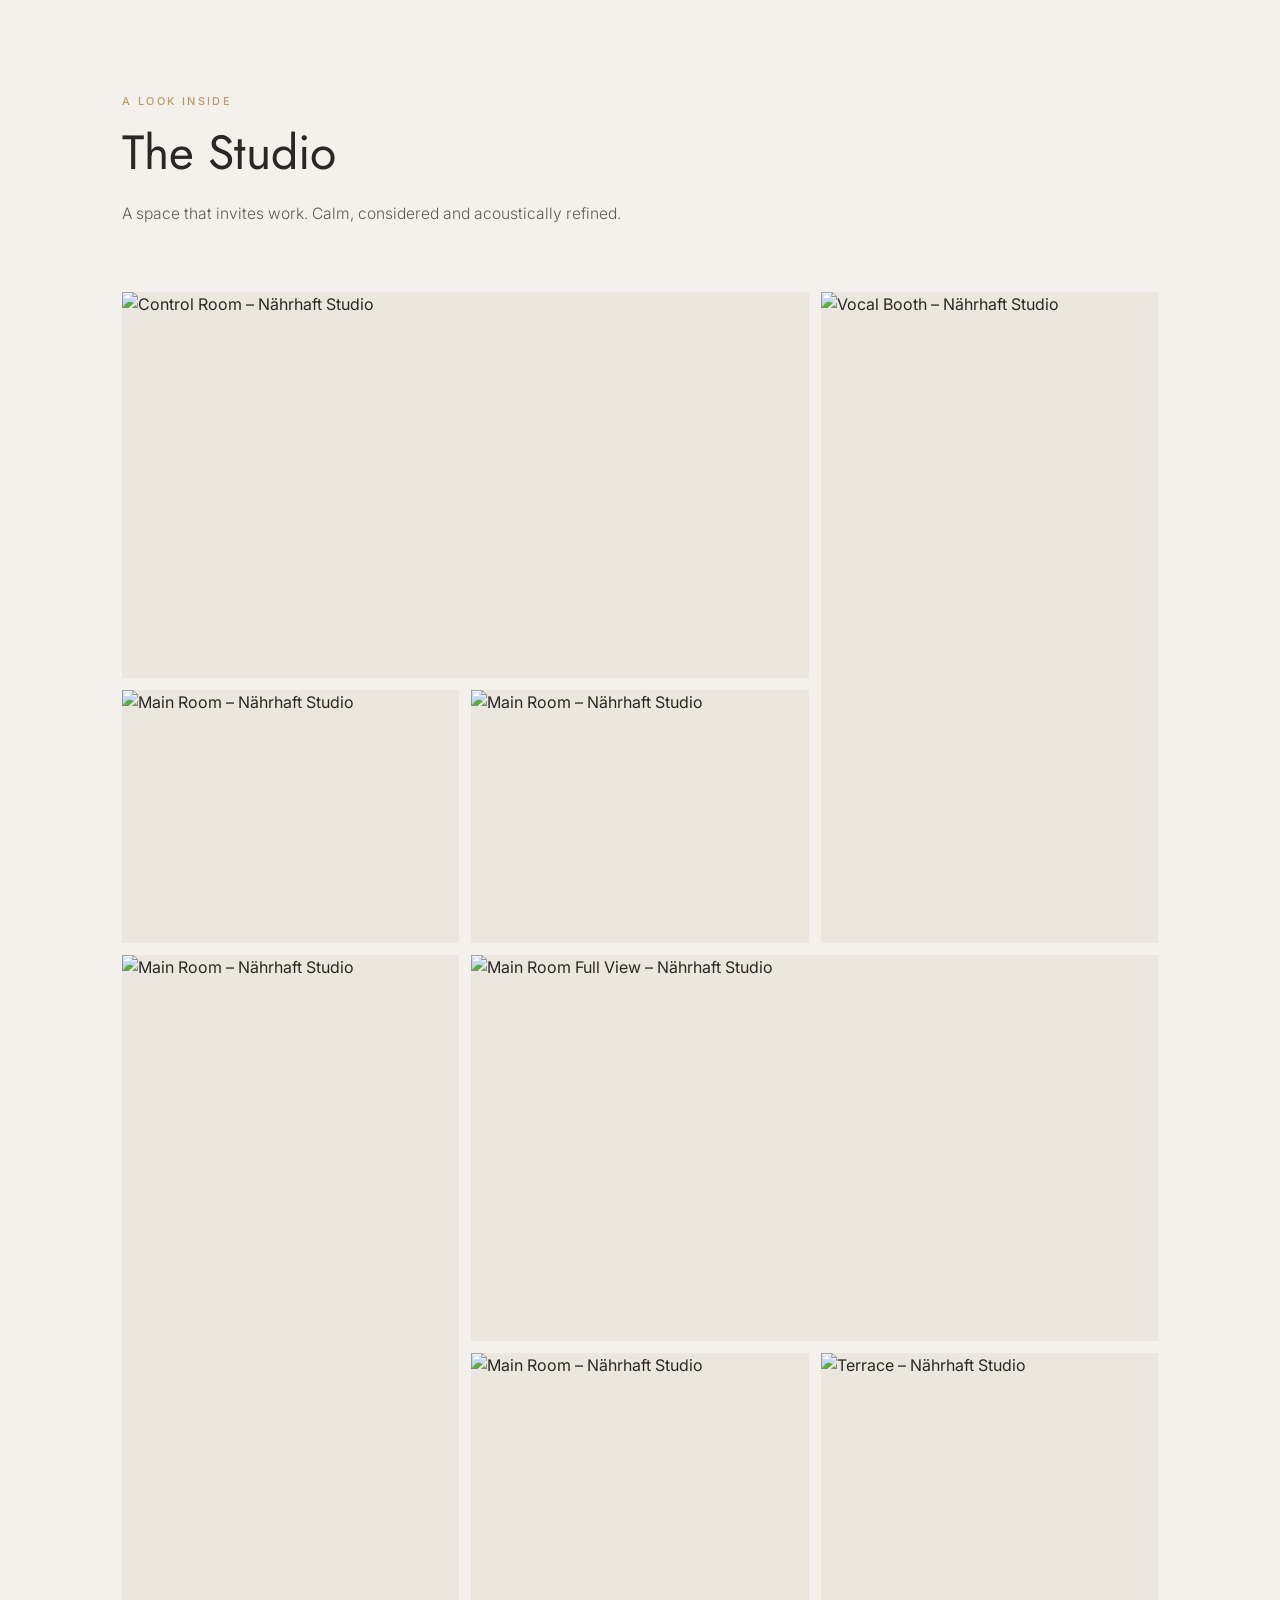
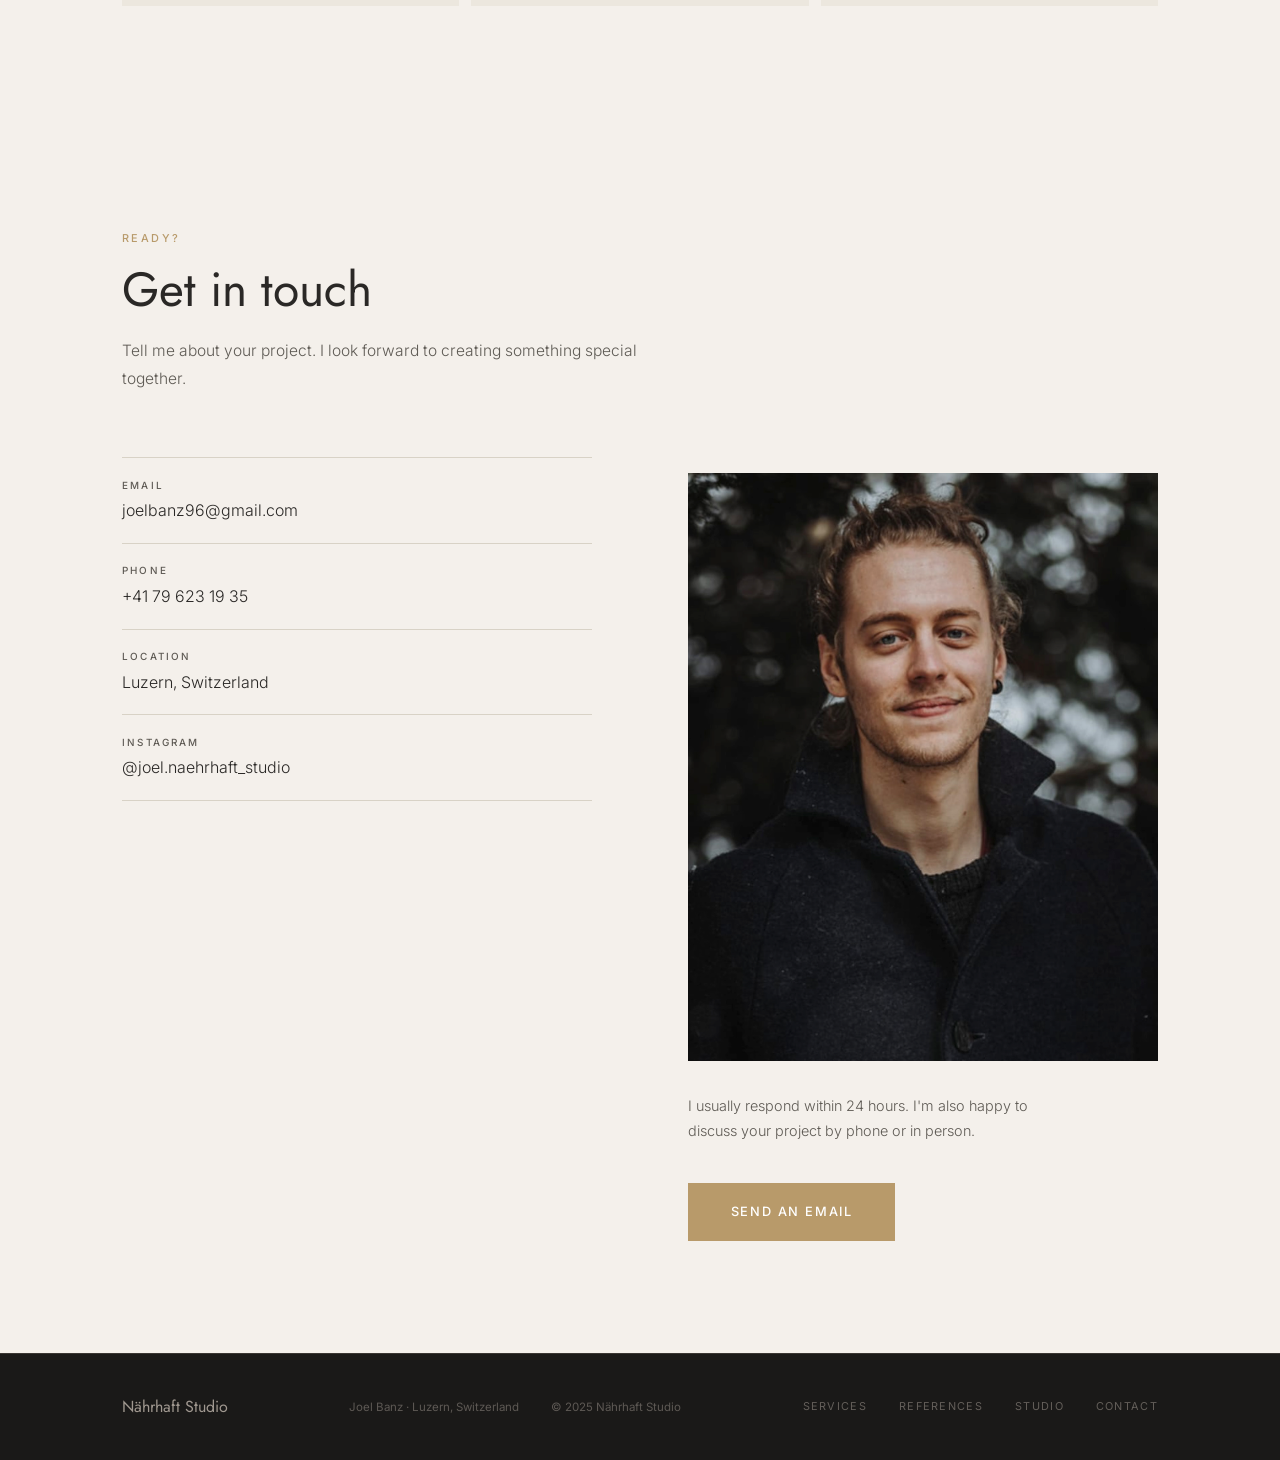
==== commit 8fc307bb: "Add studio photos to gallery with editorial grid layout" ====
--- a/en/index.html
+++ b/en/index.html
@@ -168,11 +168,14 @@
             <p class="section-text">A space that invites work. Calm, considered and acoustically refined.</p>
         </div>
         <div class="gallery__grid">
-            <div class="gallery__item gallery__item--wide"><div class="gallery__placeholder"><span>Control Room</span></div></div>
-            <div class="gallery__item"><div class="gallery__placeholder"><span>Live Room</span></div></div>
-            <div class="gallery__item"><div class="gallery__placeholder"><span>Isolation Booth</span></div></div>
-            <div class="gallery__item"><div class="gallery__placeholder"><span>Equipment</span></div></div>
-            <div class="gallery__item gallery__item--wide"><div class="gallery__placeholder"><span>Studio View</span></div></div>
+            <div class="gallery__item"><img src="../images/studio/Control_Room.jpg" alt="Control Room – Nährhaft Studio" loading="lazy"></div>
+            <div class="gallery__item"><img src="../images/studio/Vocal_Booth.jpg" alt="Vocal Booth – Nährhaft Studio" loading="lazy"></div>
+            <div class="gallery__item"><img src="../images/studio/Main_Room_1.jpg" alt="Main Room – Nährhaft Studio" loading="lazy"></div>
+            <div class="gallery__item"><img src="../images/studio/Main_Room_2.jpg" alt="Main Room – Nährhaft Studio" loading="lazy"></div>
+            <div class="gallery__item"><img src="../images/studio/Main_Room_3.jpg" alt="Main Room – Nährhaft Studio" loading="lazy"></div>
+            <div class="gallery__item"><img src="../images/studio/Main_Room_Full.jpg" alt="Main Room Full View – Nährhaft Studio" loading="lazy"></div>
+            <div class="gallery__item"><img src="../images/studio/Main_Room_4.jpg" alt="Main Room – Nährhaft Studio" loading="lazy"></div>
+            <div class="gallery__item"><img src="../images/studio/Terrace.jpg" alt="Terrace – Nährhaft Studio" loading="lazy"></div>
         </div>
     </div>
 </section>
--- a/css/style.css
+++ b/css/style.css
@@ -511,6 +511,18 @@
 
 .gallery__item--wide { grid-column: span 2; aspect-ratio: 16/9; }
 .gallery__item--tall { grid-row: span 2; aspect-ratio: unset; }
+
+/* Explicit desktop layout — 8 studio photos */
+@media (min-width: 901px) {
+    .gallery__grid .gallery__item:nth-child(1) { grid-column: 1 / 3; aspect-ratio: 16/9; }
+    .gallery__grid .gallery__item:nth-child(2) { grid-column: 3; grid-row: 1 / 3; aspect-ratio: unset; }
+    .gallery__grid .gallery__item:nth-child(3) { grid-column: 1; grid-row: 2; }
+    .gallery__grid .gallery__item:nth-child(4) { grid-column: 2; grid-row: 2; }
+    .gallery__grid .gallery__item:nth-child(5) { grid-column: 1; grid-row: 3 / 5; aspect-ratio: unset; }
+    .gallery__grid .gallery__item:nth-child(6) { grid-column: 2 / 4; grid-row: 3; aspect-ratio: 16/9; }
+    .gallery__grid .gallery__item:nth-child(7) { grid-column: 2; grid-row: 4; }
+    .gallery__grid .gallery__item:nth-child(8) { grid-column: 3; grid-row: 4; }
+}
 
 .gallery__item img {
     width: 100%;
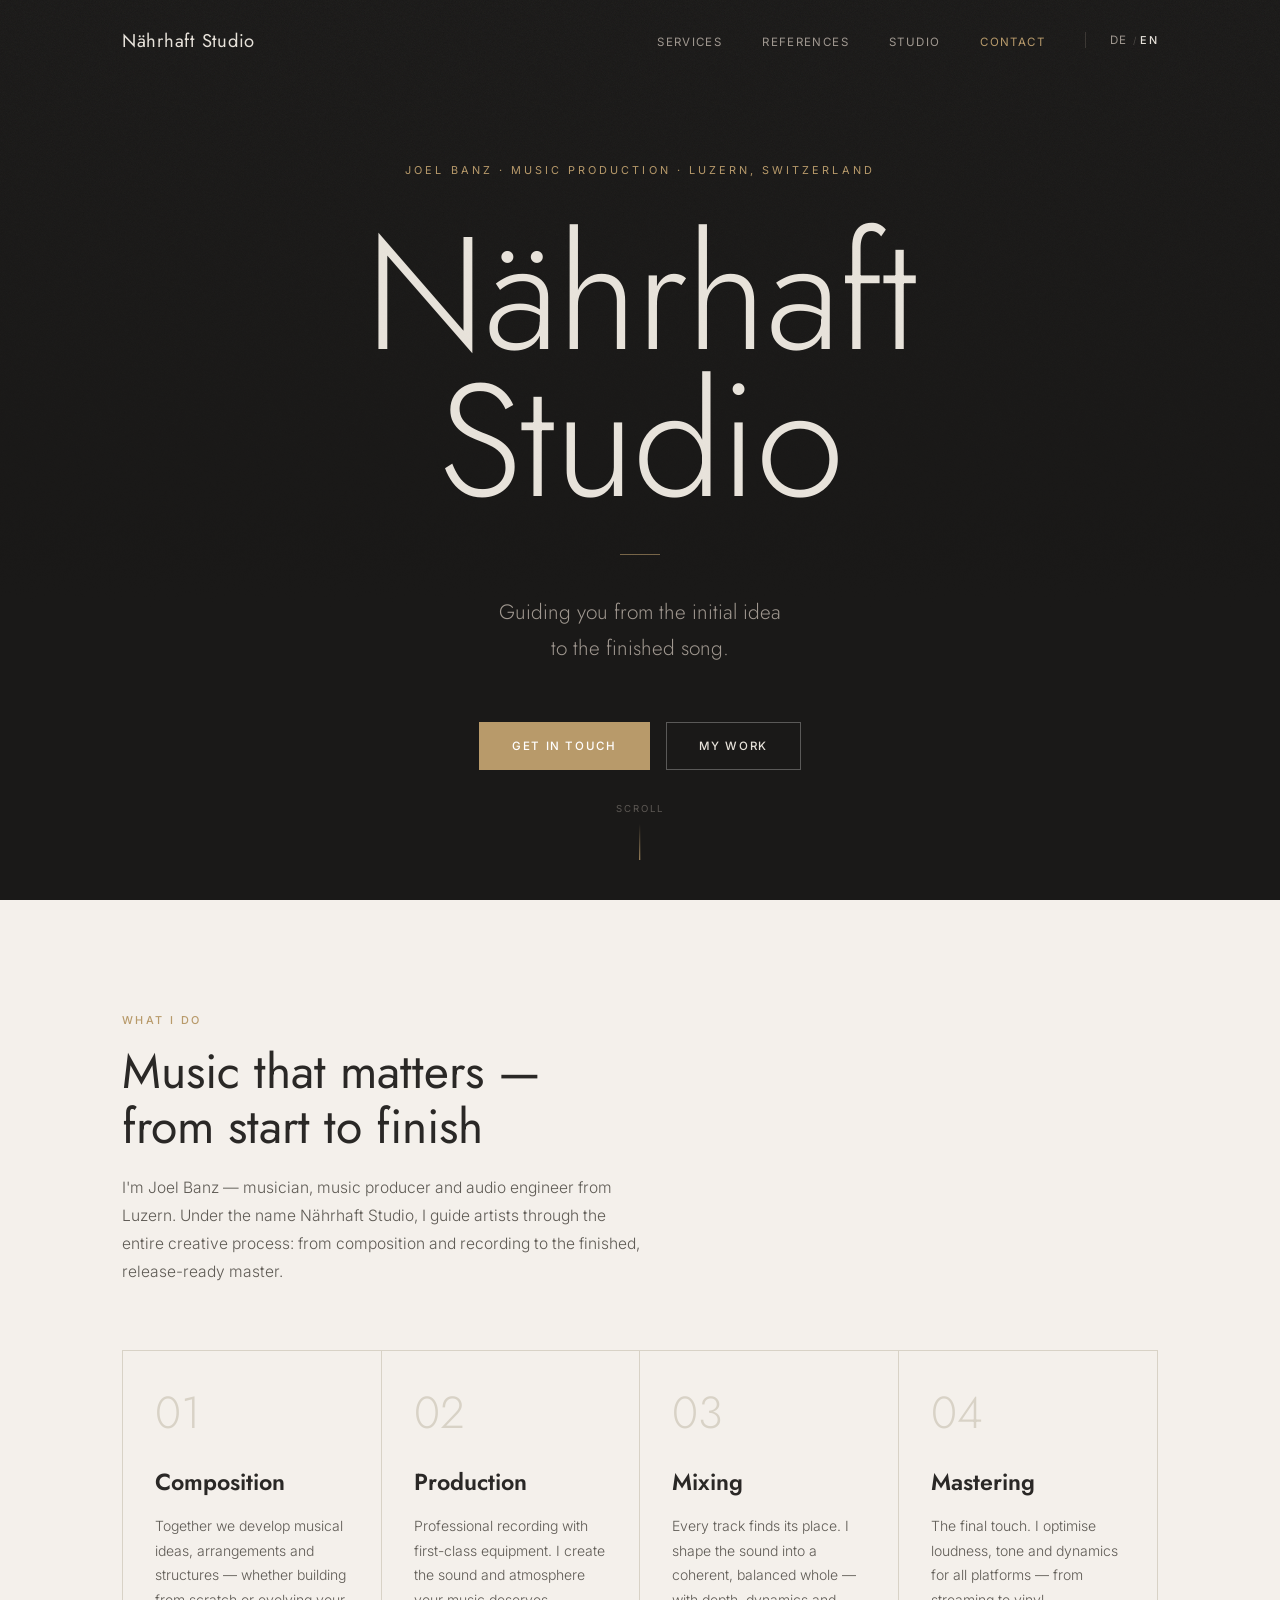
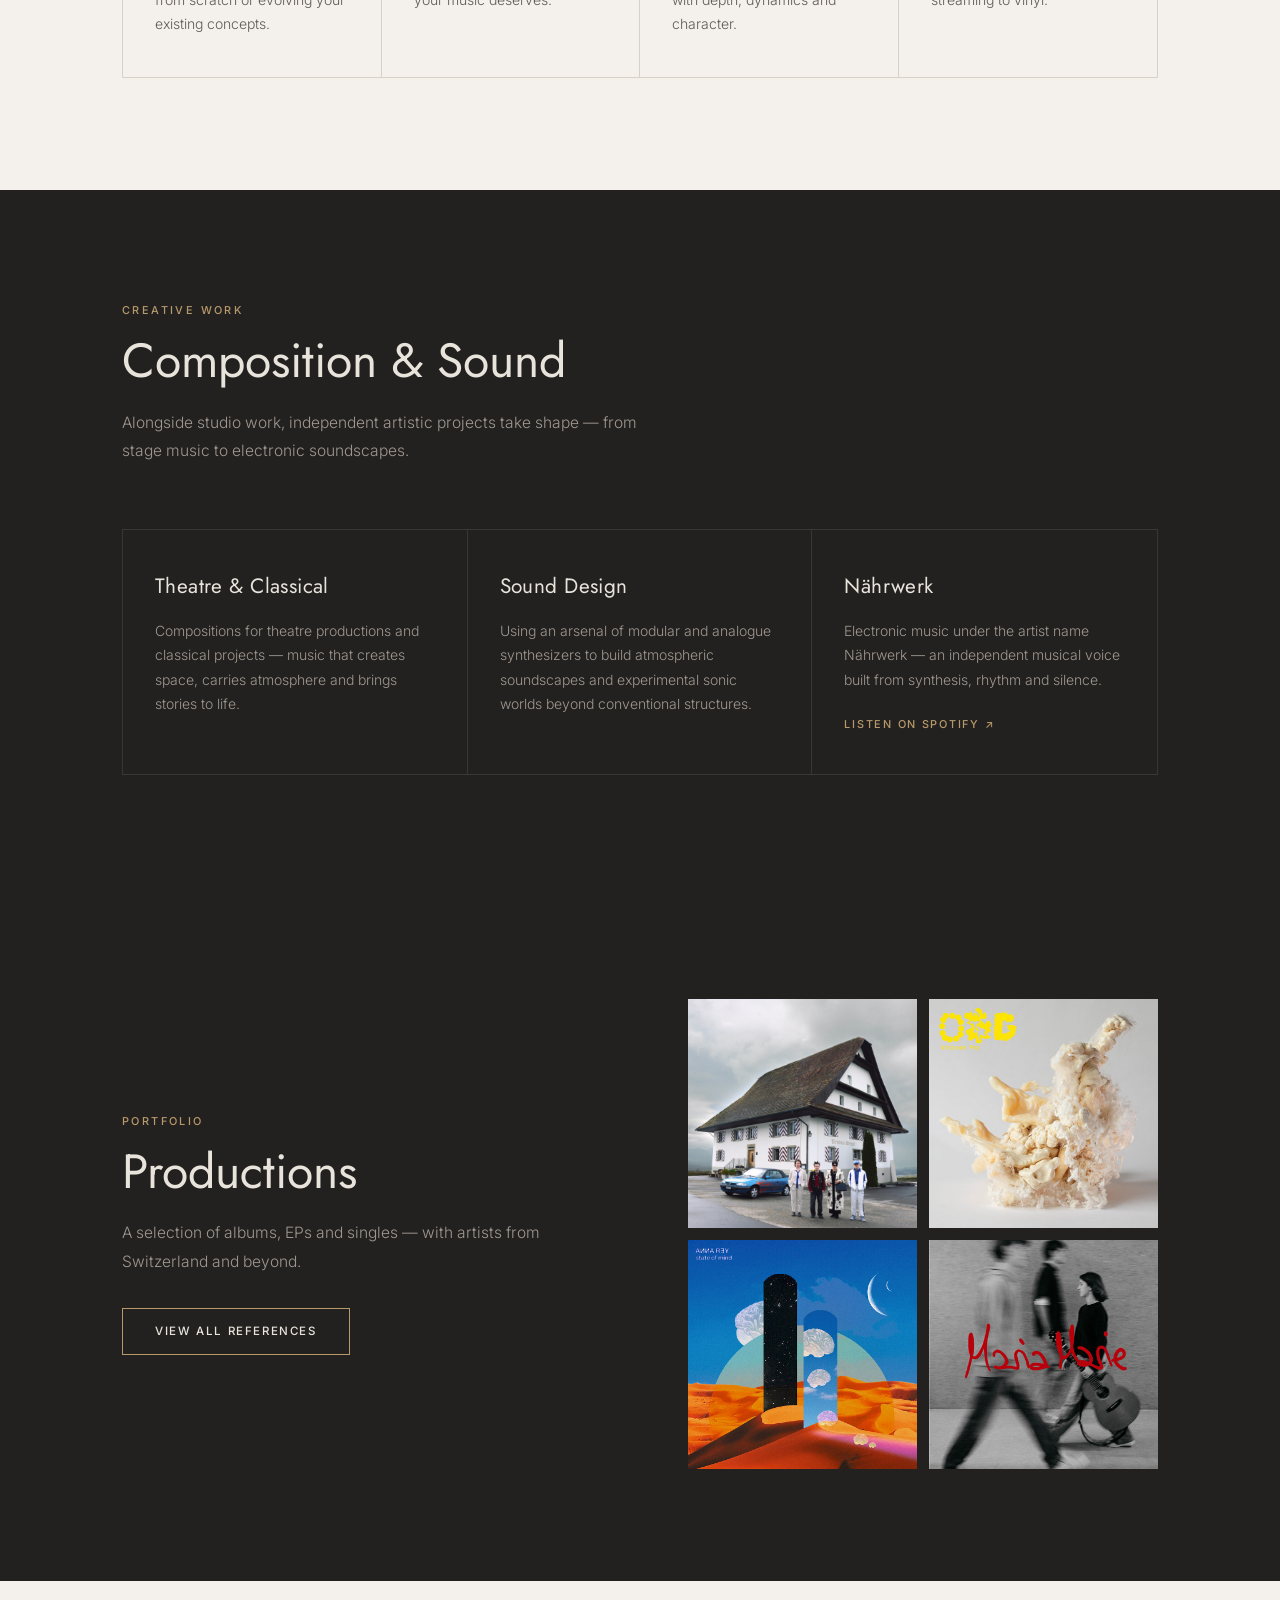
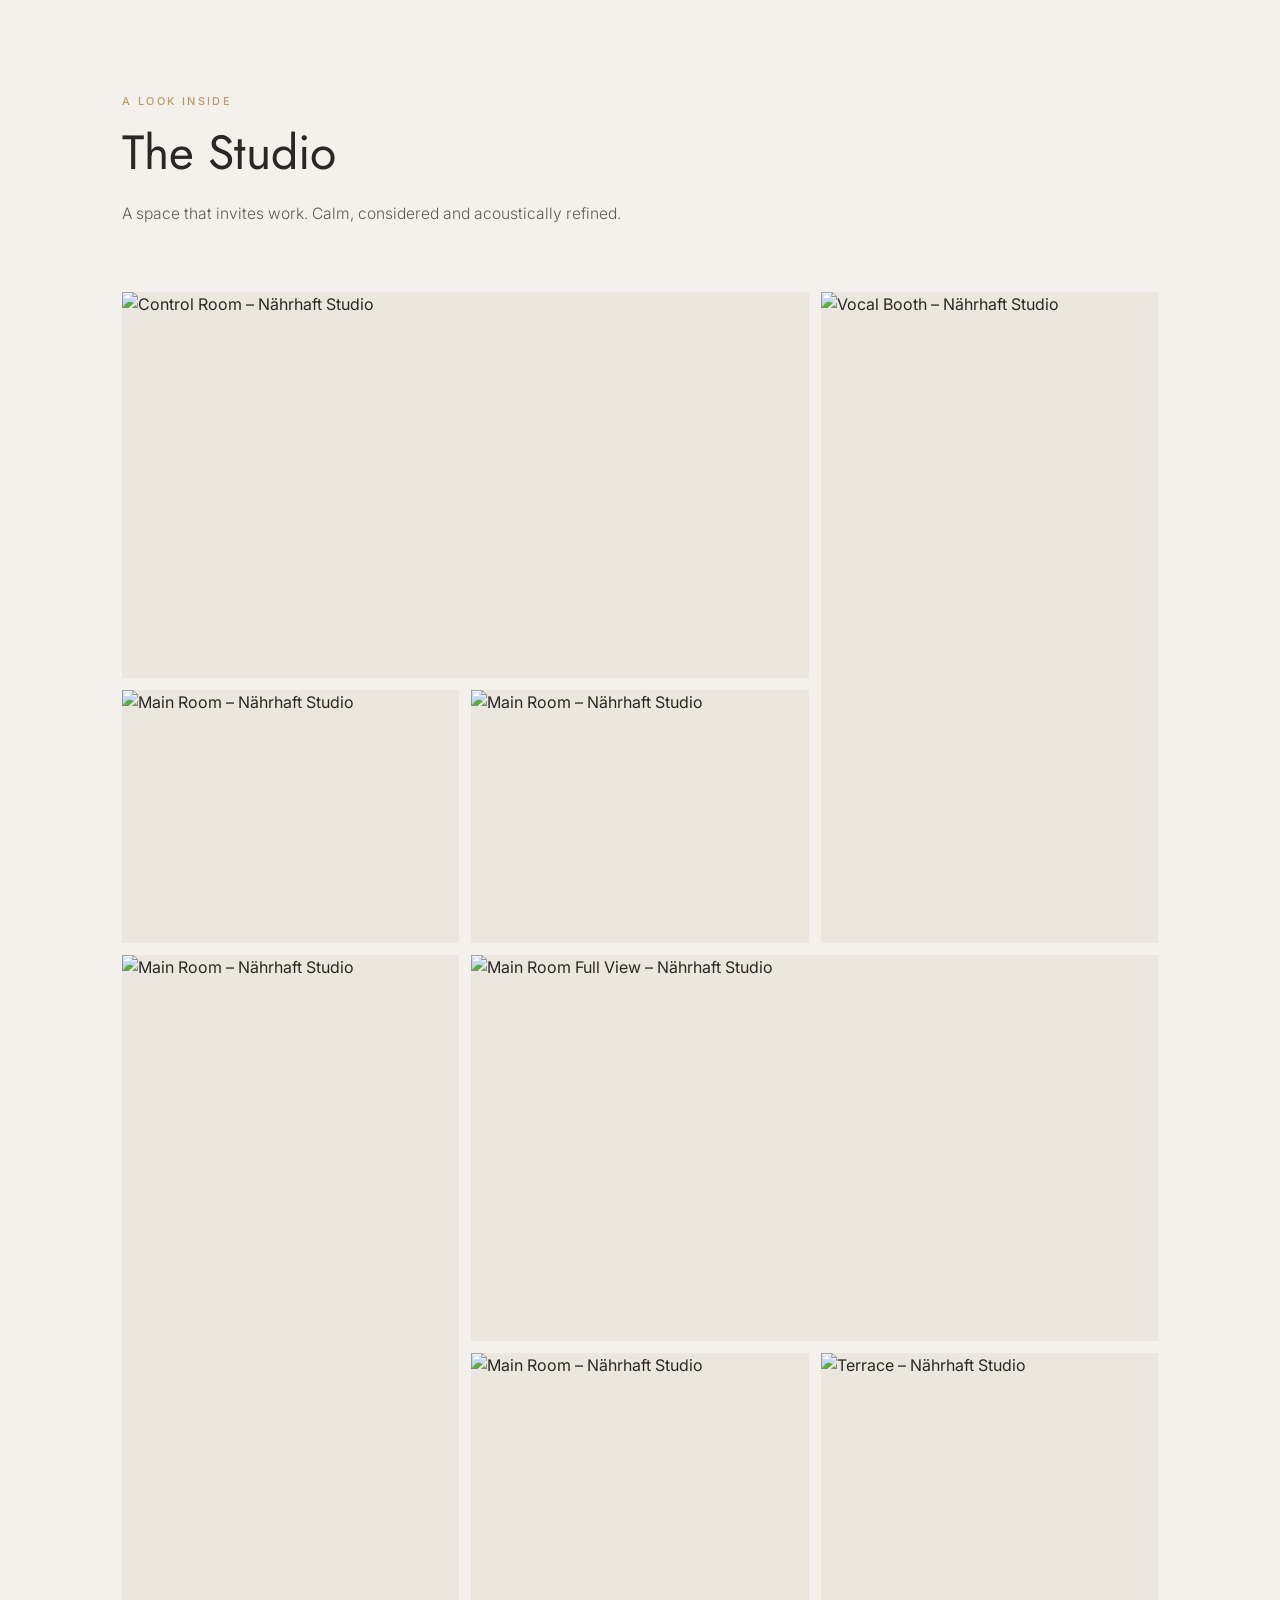
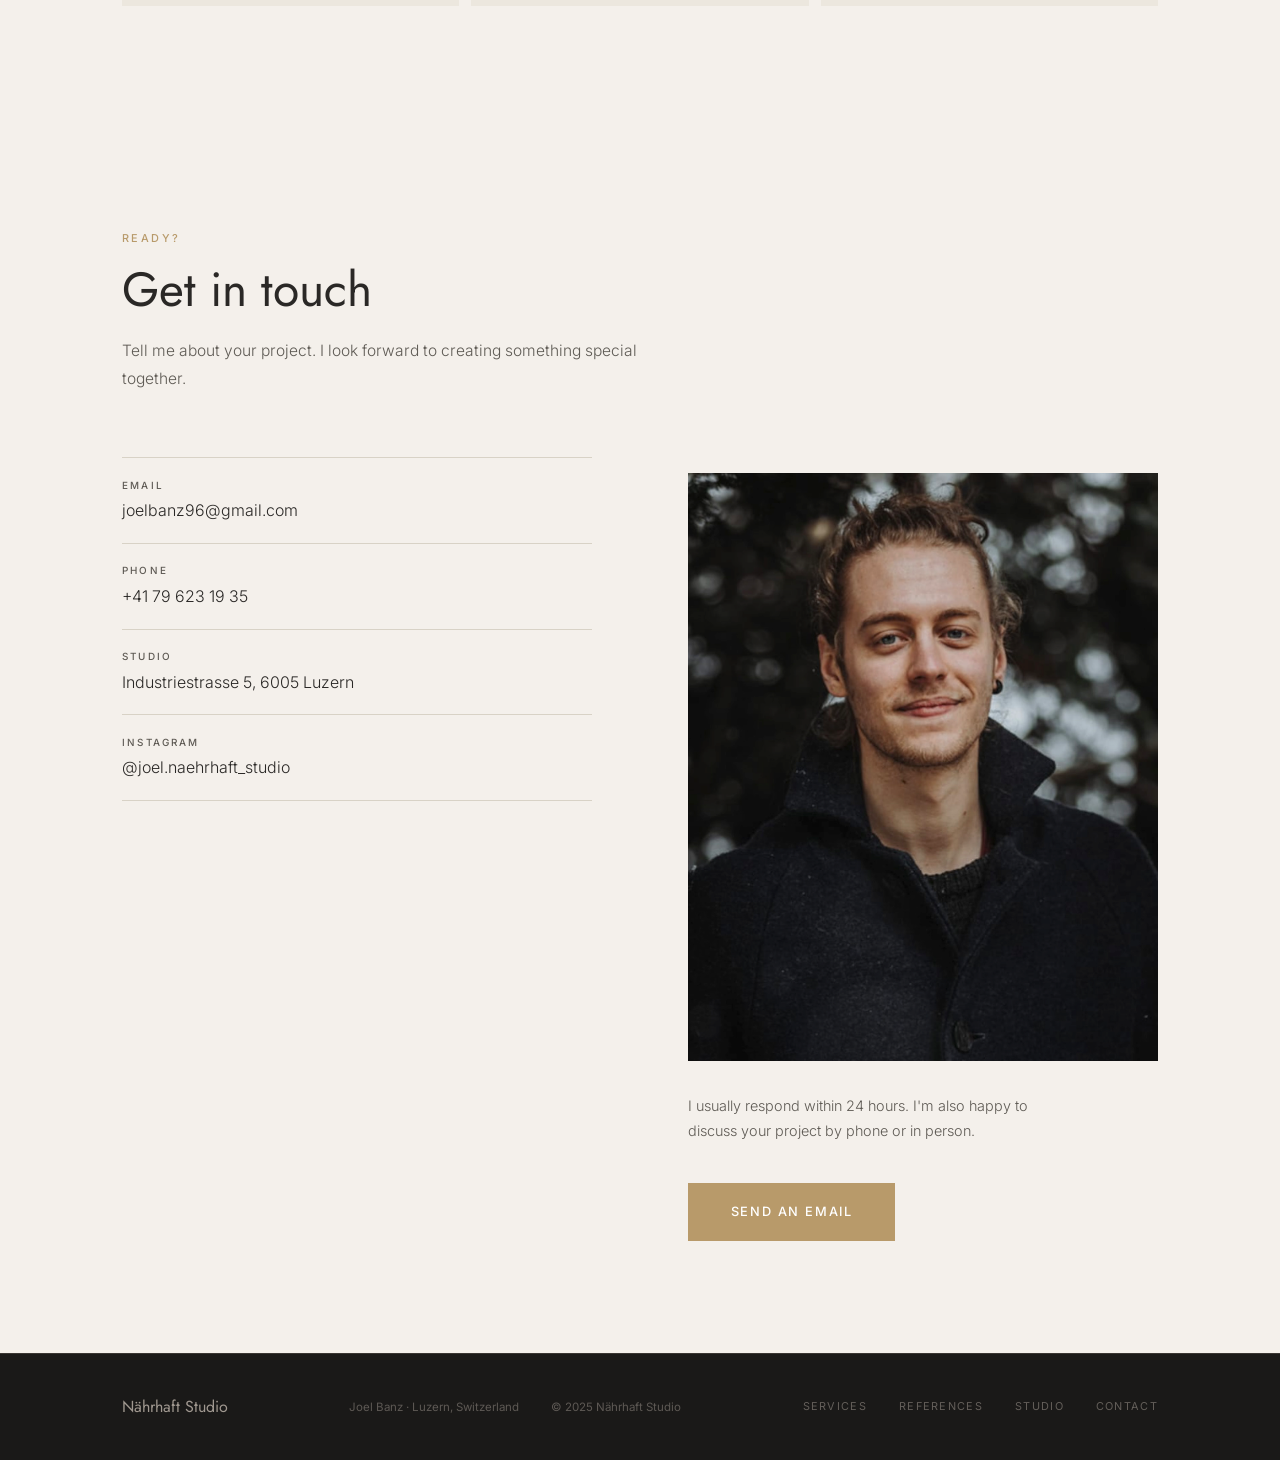
==== commit 2d065a02: "Improve SEO keywords and add studio address" ====
--- a/en/index.html
+++ b/en/index.html
@@ -4,10 +4,11 @@
     <meta charset="UTF-8">
     <meta name="viewport" content="width=device-width, initial-scale=1.0">
 
-    <title>Joel Banz | Nährhaft Studio – Music Production Luzern, Switzerland</title>
-    <meta name="description" content="Joel Banz – musician, music producer and audio engineer from Luzern, Switzerland. Recording, mixing, mastering and composition under the name Nährhaft Studio.">
-    <meta name="keywords" content="Joel Banz, Nährhaft Studio, music production Luzern, music producer Luzern, recording studio Luzern, recording studio Switzerland, mixing Luzern, mastering Switzerland">
+    <title>Joel Banz | Nährhaft Studio – Music Studio Luzern, Switzerland</title>
+    <meta name="description" content="Joel Banz – musician, music producer and audio engineer based in Luzern, Switzerland. Record, mix and master your music at Nährhaft Studio — a music studio in Luzern offering recording, mixing, mastering and composition.">
+    <meta name="keywords" content="Joel Banz, Nährhaft Studio, music studio Luzern, music studio Switzerland, music production Luzern, music producer Luzern, recording studio Luzern, recording studio Switzerland, record music Luzern, record music Switzerland, mixing Luzern, mastering Switzerland, Musikstudio Luzern, Tonstudio Luzern">
     <link rel="canonical" href="https://naehrhaft-studio.ch/en/">
+    <meta name="google-site-verification" content="74et8bBqJ808jJuKOxDlhNOGinHuBGOf3lTkqyuDt8U">
 
     <link rel="alternate" hreflang="de"        href="https://naehrhaft-studio.ch/de/">
     <link rel="alternate" hreflang="en"        href="https://naehrhaft-studio.ch/en/">
@@ -28,9 +29,9 @@
         "description": "Joel Banz is a musician, music producer and audio engineer from Luzern, Switzerland. Under the name Nährhaft Studio he offers recording, mixing, mastering and composition.",
         "url": "https://naehrhaft-studio.ch/en/",
         "email": "joelbanz96@gmail.com",
-        "address": { "@type": "PostalAddress", "addressLocality": "Luzern", "addressRegion": "LU", "addressCountry": "CH" },
+        "address": { "@type": "PostalAddress", "streetAddress": "Industriestrasse 5", "addressLocality": "Luzern", "postalCode": "6005", "addressRegion": "LU", "addressCountry": "CH" },
         "brand": { "@type": "Brand", "name": "Nährhaft Studio" },
-        "knowsAbout": ["Recording","Mixing","Mastering","Music Production","Composition","Recording Studio Luzern"]
+        "knowsAbout": ["Recording","Mixing","Mastering","Music Production","Composition","Music Studio Luzern","Recording Studio Luzern","Record Music Luzern"]
     }
     </script>
 
@@ -198,8 +199,8 @@
                     <a href="tel:+41796231935" class="contact__value">+41 79 623 19 35</a>
                 </div>
                 <div class="contact__item">
-                    <span class="contact__label">Location</span>
-                    <span class="contact__value">Luzern, Switzerland</span>
+                    <span class="contact__label">Studio</span>
+                    <span class="contact__value">Industriestrasse 5, 6005 Luzern</span>
                 </div>
                 <div class="contact__item">
                     <span class="contact__label">Instagram</span>
